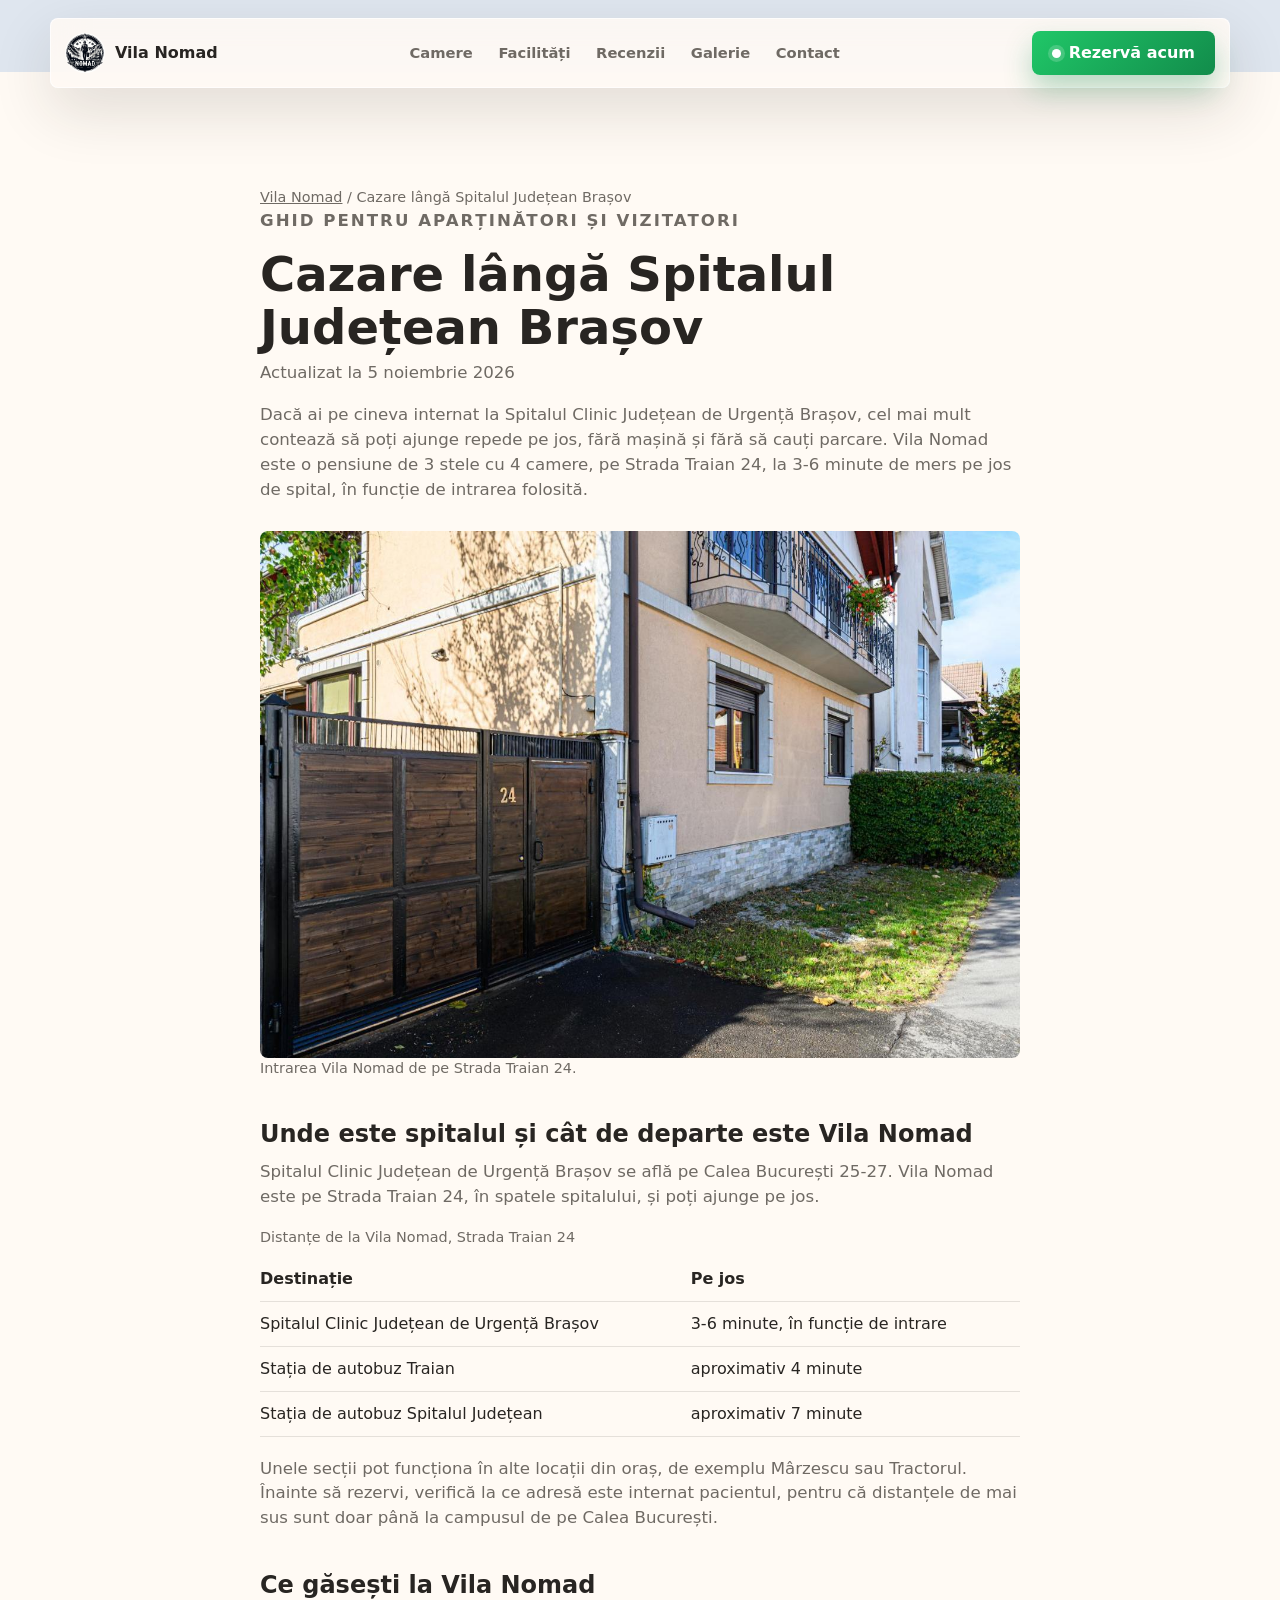
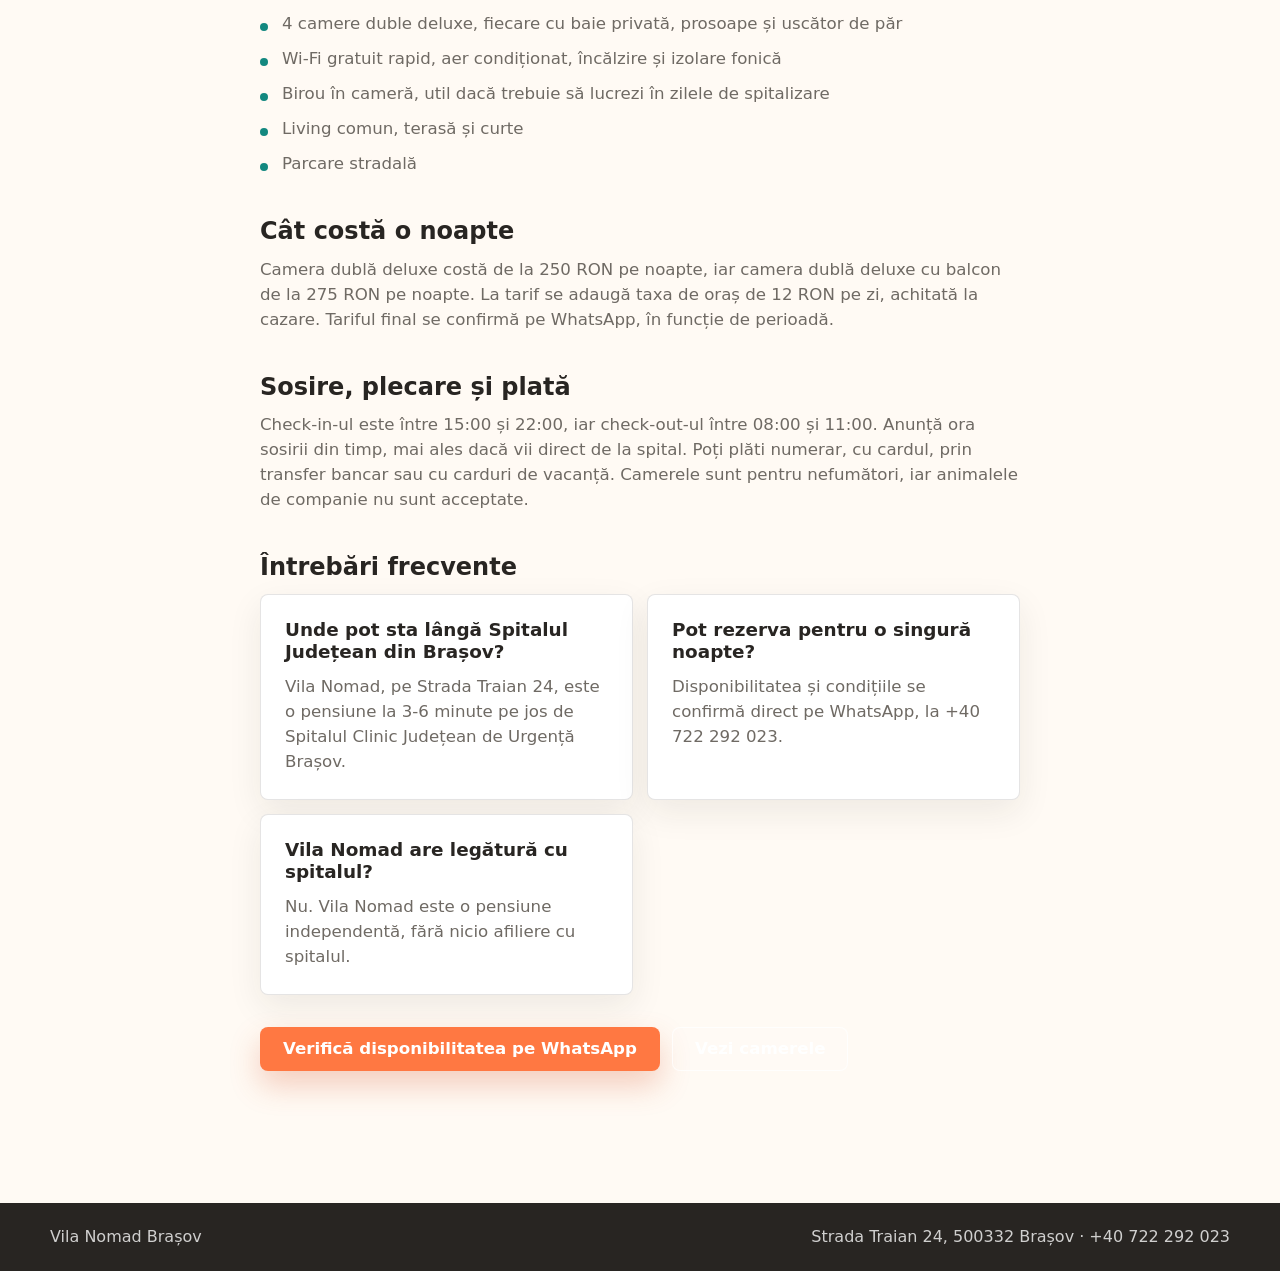
==== cazare-langa-spitalul-judetean-brasov/index.html @ b916f40a "Add hospital guide, English page and search metadata Update Booking review data, add a hospital sect" ====
<!doctype html>
<html lang="ro">
  <head>
    <meta charset="utf-8">
    <meta name="viewport" content="width=device-width, initial-scale=1">
    <title>Cazare lângă Spitalul Județean Brașov | Vila Nomad</title>
    <meta
      name="description"
      content="Ghid pentru aparținători și vizitatori: unde poți sta lângă Spitalul Județean Brașov. Vila Nomad, pensiune pe Strada Traian 24, la 3-6 minute pe jos, de la 250 RON pe noapte."
    >
    <meta name="theme-color" content="#f6f0e9">
    <link rel="canonical" href="https://www.vilanomad.ro/cazare-langa-spitalul-judetean-brasov/">
    <meta property="og:type" content="article">
    <meta property="og:url" content="https://www.vilanomad.ro/cazare-langa-spitalul-judetean-brasov/">
    <meta property="og:locale" content="ro_RO">
    <meta property="og:site_name" content="Vila Nomad">
    <meta property="og:title" content="Cazare lângă Spitalul Județean Brașov | Vila Nomad">
    <meta property="og:description" content="Pensiune pe Strada Traian 24, la 3-6 minute pe jos de Spitalul Județean Brașov.">
    <meta property="og:image" content="https://www.vilanomad.ro/assets/photos/vila-nomad-brasov-camera-dubla-cu-pat-queen-si-prosoape-pregatite-02.jpeg">
    <link rel="icon" type="image/png" sizes="32x32" href="../assets/favicon-32x32.png">
    <link rel="apple-touch-icon" sizes="180x180" href="../assets/apple-touch-icon.png">
    <link rel="stylesheet" href="../styles.css">
    <script type="application/ld+json">
      {
        "@context": "https://schema.org",
        "@graph": [
          {
            "@type": "Article",
            "headline": "Cazare lângă Spitalul Județean Brașov: ghid pentru aparținători și vizitatori",
            "inLanguage": "ro",
            "datePublished": "2026-11-05",
            "dateModified": "2026-11-05",
            "mainEntityOfPage": "https://www.vilanomad.ro/cazare-langa-spitalul-judetean-brasov/",
            "image": "https://www.vilanomad.ro/assets/photos/vila-nomad-brasov-camera-dubla-cu-pat-queen-si-prosoape-pregatite-02.jpeg",
            "author": { "@id": "https://www.vilanomad.ro/#vila-nomad-brasov" },
            "publisher": { "@id": "https://www.vilanomad.ro/#vila-nomad-brasov" },
            "about": {
              "@type": "Hospital",
              "name": "Spitalul Clinic Județean de Urgență Brașov",
              "address": "Calea București 25-27, Brașov"
            }
          },
          {
            "@type": "BreadcrumbList",
            "itemListElement": [
              { "@type": "ListItem", "position": 1, "name": "Vila Nomad", "item": "https://www.vilanomad.ro/" },
              { "@type": "ListItem", "position": 2, "name": "Cazare lângă Spitalul Județean Brașov", "item": "https://www.vilanomad.ro/cazare-langa-spitalul-judetean-brasov/" }
            ]
          }
        ]
      }
    </script>
  </head>
  <body>
    <a class="skip-link" href="#continut">Sari la conținut</a>

    <header class="site-header">
      <a class="brand" href="../" aria-label="Vila Nomad">
        <img class="brand-mark" src="../assets/icon-512.png" alt="Sigla Vila Nomad Brașov" width="40" height="40">
        <span>Vila Nomad</span>
      </a>
      <nav class="main-nav" aria-label="Navigație principală">
        <a href="../#camere">Camere</a>
        <a href="../#facilitati">Facilități</a>
        <a href="../#recenzii">Recenzii</a>
        <a href="../#galerie">Galerie</a>
        <a href="../#contact">Contact</a>
      </nav>
      <a class="nav-cta" href="https://wa.me/40722292023?text=Bun%C4%83%20ziua%2C%20a%C8%99%20dori%20s%C4%83%20verific%20disponibilitatea%20la%20Vila%20Nomad." target="_blank" rel="noreferrer">
        Rezervă acum
      </a>
    </header>

    <main id="continut" class="article-page">
      <article class="section-band">
        <div class="section-inner article-body">
          <nav class="article-crumbs" aria-label="Cale de navigare">
            <a href="../">Vila Nomad</a> / <span>Cazare lângă Spitalul Județean Brașov</span>
          </nav>
          <p class="eyebrow">Ghid pentru aparținători și vizitatori</p>
          <h1>Cazare lângă Spitalul Județean Brașov</h1>
          <p class="article-date">Actualizat la 5 noiembrie 2026</p>

          <p>
            Dacă ai pe cineva internat la Spitalul Clinic Județean de Urgență Brașov, cel mai mult contează să poți ajunge
            repede pe jos, fără mașină și fără să cauți parcare. Vila Nomad este o pensiune de 3 stele cu 4 camere, pe
            Strada Traian 24, la 3-6 minute de mers pe jos de spital, în funcție de intrarea folosită.
          </p>

          <figure>
            <img src="../assets/photos/vila-nomad-brasov-intrarea-proprietatii-de-pe-strada-traian-03.jpeg" alt="Intrarea Vila Nomad de pe Strada Traian 24, Brașov" width="2000" height="1333" loading="eager">
            <figcaption>Intrarea Vila Nomad de pe Strada Traian 24.</figcaption>
          </figure>

          <h2>Unde este spitalul și cât de departe este Vila Nomad</h2>
          <p>
            Spitalul Clinic Județean de Urgență Brașov se află pe Calea București 25-27. Vila Nomad este pe Strada Traian 24,
            în spatele spitalului, și poți ajunge pe jos.
          </p>
          <div class="article-table">
            <table>
              <caption>Distanțe de la Vila Nomad, Strada Traian 24</caption>
              <thead>
                <tr><th scope="col">Destinație</th><th scope="col">Pe jos</th></tr>
              </thead>
              <tbody>
                <tr><td>Spitalul Clinic Județean de Urgență Brașov</td><td>3-6 minute, în funcție de intrare</td></tr>
                <tr><td>Stația de autobuz Traian</td><td>aproximativ 4 minute</td></tr>
                <tr><td>Stația de autobuz Spitalul Județean</td><td>aproximativ 7 minute</td></tr>
              </tbody>
            </table>
          </div>
          <p>
            Unele secții pot funcționa în alte locații din oraș, de exemplu Mârzescu sau Tractorul. Înainte să rezervi, verifică
            la ce adresă este internat pacientul, pentru că distanțele de mai sus sunt doar până la campusul de pe Calea București.
          </p>

          <h2>Ce găsești la Vila Nomad</h2>
          <ul class="feature-list">
            <li>4 camere duble deluxe, fiecare cu baie privată, prosoape și uscător de păr</li>
            <li>Wi-Fi gratuit rapid, aer condiționat, încălzire și izolare fonică</li>
            <li>Birou în cameră, util dacă trebuie să lucrezi în zilele de spitalizare</li>
            <li>Living comun, terasă și curte</li>
            <li>Parcare stradală</li>
          </ul>

          <h2>Cât costă o noapte</h2>
          <p>
            Camera dublă deluxe costă de la 250 RON pe noapte, iar camera dublă deluxe cu balcon de la 275 RON pe noapte.
            La tarif se adaugă taxa de oraș de 12 RON pe zi, achitată la cazare. Tariful final se confirmă pe WhatsApp, în
            funcție de perioadă.
          </p>

          <h2>Sosire, plecare și plată</h2>
          <p>
            Check-in-ul este între 15:00 și 22:00, iar check-out-ul între 08:00 și 11:00. Anunță ora sosirii din timp,
            mai ales dacă vii direct de la spital. Poți plăti numerar, cu cardul, prin transfer bancar sau cu carduri de
            vacanță. Camerele sunt pentru nefumători, iar animalele de companie nu sunt acceptate.
          </p>

          <h2>Întrebări frecvente</h2>
          <div class="faq-list">
            <article>
              <h3>Unde pot sta lângă Spitalul Județean din Brașov?</h3>
              <p>Vila Nomad, pe Strada Traian 24, este o pensiune la 3-6 minute pe jos de Spitalul Clinic Județean de Urgență Brașov.</p>
            </article>
            <article>
              <h3>Pot rezerva pentru o singură noapte?</h3>
              <p>Disponibilitatea și condițiile se confirmă direct pe WhatsApp, la +40 722 292 023.</p>
            </article>
            <article>
              <h3>Vila Nomad are legătură cu spitalul?</h3>
              <p>Nu. Vila Nomad este o pensiune independentă, fără nicio afiliere cu spitalul.</p>
            </article>
          </div>

          <p class="article-cta">
            <a class="button button-primary" href="https://wa.me/40722292023?text=Bun%C4%83%20ziua%2C%20a%C8%99%20dori%20s%C4%83%20verific%20disponibilitatea%20la%20Vila%20Nomad." target="_blank" rel="noreferrer">Verifică disponibilitatea pe WhatsApp</a>
            <a class="button button-secondary" href="../#camere">Vezi camerele</a>
          </p>
        </div>
      </article>
    </main>

    <footer class="site-footer">
      <span>Vila Nomad Brașov</span>
      <span>Strada Traian 24, 500332 Brașov · +40 722 292 023</span>
    </footer>
    <script defer src="/_vercel/insights/script.js"></script>
  </body>
</html>
---- styles.css ----
:root {
  --ink: #282522;
  --muted-ink: #6f6a64;
  --paper: #fffaf4;
  --mist: #dfe6ef;
  --sand: #f6efe6;
  --clay: #d88b62;
  --orange: #ff7842;
  --orange-dark: #d85b2f;
  --teal: #13887f;
  --moss: #65745d;
  --line: rgba(40, 37, 34, 0.12);
  --shadow: 0 22px 60px rgba(44, 36, 30, 0.14);
  --max: 1180px;
}

* {
  box-sizing: border-box;
}

html {
  scroll-behavior: smooth;
  scroll-padding-top: 112px;
}

body {
  margin: 0;
  background: var(--mist);
  color: var(--ink);
  font-family: Inter, ui-sans-serif, system-ui, -apple-system, BlinkMacSystemFont, "Segoe UI", sans-serif;
  line-height: 1.5;
}

img {
  display: block;
  max-width: 100%;
  height: auto;
}

a {
  color: inherit;
}

button,
a {
  -webkit-tap-highlight-color: transparent;
}

.skip-link {
  position: fixed;
  left: 16px;
  top: 16px;
  z-index: 20;
  transform: translateY(-160%);
  background: var(--ink);
  color: #fff;
  padding: 10px 14px;
  border-radius: 8px;
}

.skip-link:focus {
  transform: translateY(0);
}

.site-header {
  position: fixed;
  top: 18px;
  left: 50%;
  z-index: 12;
  display: grid;
  width: min(calc(100% - 32px), var(--max));
  grid-template-columns: auto 1fr auto;
  align-items: center;
  gap: 24px;
  transform: translateX(-50%);
  border: 1px solid rgba(255, 255, 255, 0.7);
  border-radius: 8px;
  background: rgba(255, 250, 244, 0.88);
  box-shadow: var(--shadow);
  padding: 12px 14px;
  backdrop-filter: blur(18px);
}

.brand {
  display: inline-flex;
  align-items: center;
  gap: 10px;
  color: var(--ink);
  font-weight: 800;
  text-decoration: none;
  white-space: nowrap;
}

.brand-mark {
  display: block;
  width: 40px;
  height: 40px;
  border-radius: 50%;
  object-fit: cover;
  background: var(--paper);
}

.main-nav {
  display: flex;
  justify-content: center;
  gap: clamp(12px, 2vw, 28px);
}

.main-nav a,
.nav-cta,
.button,
.phone-link {
  text-decoration: none;
}

.main-nav a {
  color: var(--muted-ink);
  font-size: 0.92rem;
  font-weight: 700;
}

.main-nav a:hover,
.main-nav a:focus-visible {
  color: var(--ink);
}

.nav-cta,
.button {
  display: inline-flex;
  min-height: 44px;
  align-items: center;
  justify-content: center;
  gap: 8px;
  border-radius: 8px;
  font-weight: 800;
  line-height: 1;
}

.nav-cta {
  position: relative;
  overflow: hidden;
  background: linear-gradient(135deg, #20c768 0%, #128c4b 100%);
  color: #fff;
  padding: 0 20px;
  box-shadow: 0 14px 28px rgba(18, 140, 75, 0.3);
  white-space: nowrap;
}

.nav-cta::before {
  width: 9px;
  height: 9px;
  border-radius: 50%;
  background: #fff;
  box-shadow: 0 0 0 4px rgba(255, 255, 255, 0.18);
  content: "";
}

.hero {
  position: relative;
  display: grid;
  min-height: 94vh;
  overflow: hidden;
  padding: 150px max(24px, calc((100vw - var(--max)) / 2)) 34px;
  isolation: isolate;
}

.hero::before,
.hero::after {
  position: absolute;
  z-index: -1;
  border-radius: 50%;
  content: "";
}

.hero::before {
  width: 420px;
  height: 420px;
  right: 9vw;
  top: -90px;
  background: rgba(255, 120, 66, 0.62);
}

.hero::after {
  width: 520px;
  height: 520px;
  left: -180px;
  bottom: -210px;
  background: rgba(19, 136, 127, 0.24);
}

.hero-media {
  position: absolute;
  inset: 0;
  z-index: -3;
  background-image: url("assets/photos/vila-nomad-brasov-camera-dubla-cu-pat-queen-si-prosoape-pregatite-02.jpeg");
  background-position: center;
  background-size: cover;
  transform: scale(1.02);
}

.hero-overlay {
  position: absolute;
  inset: 0;
  z-index: -2;
  background:
    linear-gradient(90deg, rgba(23, 20, 18, 0.76) 0%, rgba(23, 20, 18, 0.54) 42%, rgba(23, 20, 18, 0.16) 100%),
    linear-gradient(0deg, rgba(223, 230, 239, 0.98) 0%, rgba(223, 230, 239, 0.02) 34%);
}

.hero-content {
  align-self: center;
  max-width: 680px;
  color: #fff;
}

.eyebrow {
  margin: 0 0 14px;
  color: var(--teal);
  font-size: 0.78rem;
  font-weight: 900;
  letter-spacing: 0.12em;
  text-transform: uppercase;
}

.hero .eyebrow {
  color: #8ee6dc;
}

h1,
h2,
h3,
p {
  margin-top: 0;
}

h1 {
  max-width: 780px;
  margin-bottom: 18px;
  font-size: clamp(4.2rem, 11vw, 9.6rem);
  line-height: 0.9;
  letter-spacing: 0;
}

h2 {
  margin-bottom: 18px;
  font-size: clamp(2rem, 4vw, 4rem);
  line-height: 1;
  letter-spacing: 0;
}

h3 {
  margin-bottom: 12px;
  font-size: 1.15rem;
  line-height: 1.2;
  letter-spacing: 0;
}

.hero-copy {
  max-width: 560px;
  color: rgba(255, 255, 255, 0.88);
  font-size: clamp(1.1rem, 2vw, 1.45rem);
}

.hero-actions {
  display: flex;
  flex-wrap: wrap;
  gap: 14px;
  margin-top: 30px;
}

.button {
  border: 1px solid transparent;
  padding: 0 22px;
  transition: transform 160ms ease, box-shadow 160ms ease, background 160ms ease;
}

.button:hover,
.button:focus-visible,
.nav-cta:hover,
.nav-cta:focus-visible {
  transform: translateY(-2px);
}

.button-primary {
  background: var(--orange);
  color: #fff;
  box-shadow: 0 14px 30px rgba(216, 91, 47, 0.28);
}

.button-primary:hover,
.button-primary:focus-visible {
  background: var(--orange-dark);
}

.button-secondary {
  border-color: rgba(255, 255, 255, 0.72);
  background: rgba(255, 255, 255, 0.12);
  color: #fff;
}

.button-pay {
  background: linear-gradient(135deg, #635bff 0%, #4f46e5 100%);
  color: #fff;
  box-shadow: 0 14px 30px rgba(79, 70, 229, 0.32);
}

.button-pay:hover,
.button-pay:focus-visible {
  background: linear-gradient(135deg, #4f46e5 0%, #3d35cf 100%);
  transform: translateY(-1px);
}

.contact-button {
  display: inline-flex;
  align-items: center;
  gap: 10px;
  justify-content: center;
  align-self: flex-start;
}

.button-whatsapp {
  background: #25d366;
  color: #fff;
  box-shadow: 0 14px 30px rgba(37, 211, 102, 0.32);
}

.button-whatsapp:hover,
.button-whatsapp:focus-visible {
  background: #1ebe57;
}

.contact-button.button-pay {
  background: rgba(255, 255, 255, 0.96);
  color: var(--ink);
  border: 1px solid rgba(255, 255, 255, 0.7);
  box-shadow: 0 10px 22px rgba(0, 0, 0, 0.18);
}

.contact-button.button-pay:hover,
.contact-button.button-pay:focus-visible {
  background: #fff;
  color: var(--ink);
  border-color: #fff;
  box-shadow: 0 16px 28px rgba(0, 0, 0, 0.22);
}

.contact-button svg {
  flex-shrink: 0;
}

.rule-cta {
  margin-top: 12px;
  margin-bottom: 0;
}

.rule-cta a {
  color: var(--orange-dark);
  font-weight: 800;
  text-decoration: none;
  border-bottom: 2px solid rgba(216, 91, 47, 0.3);
  padding-bottom: 1px;
  transition: border-color 0.18s ease, color 0.18s ease;
}

.rule-cta a:hover {
  color: var(--orange);
  border-bottom-color: var(--orange);
}

.muted .button-secondary,
.location-layout .button-secondary {
  border-color: var(--line);
  background: #fff;
  color: var(--ink);
  box-shadow: 0 10px 26px rgba(34, 31, 28, 0.08);
}

.hero-facts {
  display: grid;
  grid-template-columns: repeat(4, 1fr);
  align-self: end;
  gap: 14px;
  margin-top: 72px;
  padding: 12px;
  border: 1px solid rgba(255, 255, 255, 0.64);
  border-radius: 8px;
  background:
    linear-gradient(135deg, rgba(255, 250, 244, 0.86), rgba(255, 255, 255, 0.6)),
    rgba(255, 255, 255, 0.28);
  box-shadow: 0 24px 70px rgba(24, 20, 17, 0.24);
  backdrop-filter: blur(20px);
}

.hero-facts > div {
  position: relative;
  display: grid;
  align-content: center;
  justify-items: center;
  gap: 8px;
  min-height: 126px;
  overflow: hidden;
  border: 1px solid rgba(40, 37, 34, 0.09);
  border-radius: 8px;
  background:
    radial-gradient(circle at 88% 12%, rgba(19, 136, 127, 0.14), transparent 34%),
    linear-gradient(180deg, #fffaf4 0%, #f5eee6 100%);
  padding: 20px;
  box-shadow: 0 14px 32px rgba(44, 36, 30, 0.1);
  text-align: center;
}

.hero-facts > div::after {
  position: absolute;
  left: 50%;
  bottom: 18px;
  width: 34px;
  height: 3px;
  transform: translateX(-50%);
  border-radius: 999px;
  background: var(--orange);
  content: "";
}

.hero-facts strong {
  display: block;
  margin-bottom: 8px;
  color: var(--ink);
  font-size: clamp(2rem, 4vw, 3.15rem);
  font-weight: 950;
  line-height: 1;
  text-align: center;
  width: 100%;
}

.hero-facts span {
  color: var(--muted-ink);
  font-size: 0.94rem;
  font-weight: 700;
  text-align: center;
}

.hero-facts .fact-label {
  display: inline-flex;
  margin-bottom: 12px;
  border-radius: 999px;
  background: rgba(19, 136, 127, 0.12);
  color: var(--teal);
  padding: 5px 9px;
  font-size: 0.72rem;
  font-weight: 900;
  letter-spacing: 0.08em;
  text-transform: uppercase;
  justify-self: center;
}

.hero-facts .booking-review {
  background:
    radial-gradient(circle at 88% 12%, rgba(0, 113, 194, 0.12), transparent 34%),
    linear-gradient(180deg, #fffaf4 0%, #f5eee6 100%);
}

.hero-facts .booking-label {
  display: flex;
  align-items: center;
  justify-content: center;
  flex-wrap: wrap;
  gap: 8px 10px;
  background: rgba(0, 59, 149, 0.08);
  color: #003b95;
}

.hero-facts .booking-wordmark {
  color: #003b95;
  font-size: 0.72rem;
  font-weight: 950;
  letter-spacing: 0;
}

.hero-facts .booking-stars {
  color: #febb02;
  font-size: 0.86rem;
  letter-spacing: 0.08em;
  white-space: nowrap;
}

.section-band {
  background: var(--paper);
  padding: clamp(72px, 9vw, 124px) 24px;
}

.section-band.muted {
  background: var(--sand);
}

.section-inner {
  width: min(100%, var(--max));
  margin: 0 auto;
}

.intro-grid,
.location-layout,
.reviews-layout,
.contact-layout,
.rules-layout {
  display: grid;
  grid-template-columns: minmax(0, 0.95fr) minmax(320px, 1.05fr);
  gap: clamp(36px, 7vw, 86px);
  align-items: center;
}

.section-copy p,
.section-heading p,
.reviews-layout p,
.rules-layout p,
.contact-layout p,
.room-card-body p {
  color: var(--muted-ink);
  font-size: 1.04rem;
}

.compact-list {
  display: grid;
  gap: 10px;
  margin-top: 28px;
}

.compact-list span {
  border-left: 4px solid var(--orange);
  background: rgba(216, 139, 98, 0.1);
  padding: 10px 14px;
  font-weight: 750;
}

.photo-stack {
  display: grid;
  grid-template-columns: 1fr 0.72fr;
  gap: 16px;
  align-items: end;
}

.photo-stack img {
  width: 100%;
  min-height: 180px;
  border-radius: 8px;
  box-shadow: var(--shadow);
  object-fit: cover;
}

.photo-stack img:first-child {
  grid-row: span 2;
  min-height: 540px;
}

.photo-stack img:nth-child(2) {
  aspect-ratio: 1;
}

.photo-stack img:nth-child(3) {
  aspect-ratio: 1.25;
}

.section-heading {
  max-width: 760px;
  margin-bottom: 38px;
}

.info-panel,
.amenity-grid article,
.rule-list article,
.faq-list article {
  border: 1px solid var(--line);
  border-radius: 8px;
  background: #fff;
  box-shadow: 0 12px 34px rgba(44, 36, 30, 0.08);
}

.room-block {
  display: grid;
  grid-template-columns: minmax(0, 1.25fr) minmax(280px, 0.9fr);
  gap: clamp(24px, 4vw, 48px);
  align-items: stretch;
  margin-bottom: clamp(40px, 6vw, 72px);
}

.room-block-reversed {
  grid-template-columns: minmax(280px, 0.9fr) minmax(0, 1.25fr);
}

.room-block-reversed .room-block-gallery {
  order: 2;
}

.room-block-gallery {
  display: flex;
  flex-direction: column;
  min-width: 0;
  gap: 16px;
}

.room-block-gallery-top {
  display: flex;
  flex-wrap: wrap;
  align-items: center;
  justify-content: space-between;
  gap: 14px;
}

.room-meta-pills {
  display: inline-flex;
  flex-wrap: wrap;
  gap: 8px;
}

.meta-pill {
  display: inline-flex;
  align-items: center;
  gap: 6px;
  border-radius: 999px;
  background: rgba(40, 37, 34, 0.06);
  color: var(--ink);
  padding: 8px 14px;
  font-size: 0.86rem;
  font-weight: 750;
  letter-spacing: 0.01em;
}

.meta-pill-accent {
  background: linear-gradient(135deg, var(--ink) 0%, #3b342d 100%);
  color: #fff;
  box-shadow: 0 10px 22px rgba(40, 37, 34, 0.18);
}

.room-block-track {
  position: relative;
  display: flex;
  gap: 12px;
  overflow-x: auto;
  overscroll-behavior-inline: contain;
  padding: 4px 2px 14px;
  scroll-behavior: smooth;
  scroll-snap-type: x mandatory;
  scrollbar-width: none;
  border-radius: 22px;
  -webkit-mask-image: linear-gradient(90deg, transparent 0, #000 28px, #000 calc(100% - 28px), transparent 100%);
  mask-image: linear-gradient(90deg, transparent 0, #000 28px, #000 calc(100% - 28px), transparent 100%);
}

.room-block-track::-webkit-scrollbar {
  display: none;
}

.room-block-track figure {
  flex: 0 0 100%;
  margin: 0;
  overflow: hidden;
  border-radius: 18px;
  background: #eee;
  scroll-snap-align: center;
  box-shadow: 0 20px 44px rgba(44, 36, 30, 0.12);
  transition: box-shadow 0.22s ease;
}

.room-block-track figure img {
  display: block;
  width: 100%;
  height: clamp(280px, 42vw, 460px);
  object-fit: cover;
  transition: transform 0.4s ease;
}

.room-block-track figure:hover img {
  transform: scale(1.03);
}

.room-block-info {
  display: flex;
  flex-direction: column;
  gap: 16px;
  border: 1px solid rgba(40, 37, 34, 0.08);
  border-radius: 22px;
  background: linear-gradient(180deg, #ffffff 0%, #fbf6ee 100%);
  box-shadow: 0 20px 44px rgba(44, 36, 30, 0.08);
  padding: clamp(22px, 3vw, 32px);
}

.room-header {
  display: flex;
  align-items: flex-start;
  justify-content: space-between;
  gap: 16px;
  flex-wrap: wrap;
}

.room-block-info h3 {
  margin: 0;
  font-size: clamp(1.5rem, 2.5vw, 2rem);
  line-height: 1.18;
}

.room-price {
  display: inline-flex;
  align-items: baseline;
  gap: 6px;
  border-radius: 14px;
  background: linear-gradient(135deg, rgba(19, 136, 127, 0.12) 0%, rgba(216, 139, 98, 0.12) 100%);
  border: 1px solid rgba(19, 136, 127, 0.22);
  padding: 8px 14px;
  white-space: nowrap;
}

.room-price strong {
  color: var(--ink);
  font-size: 1.3rem;
  font-weight: 900;
  letter-spacing: -0.01em;
}

.room-price-label,
.room-price-unit {
  color: var(--muted-ink);
  font-size: 0.78rem;
  font-weight: 700;
  letter-spacing: 0.02em;
  text-transform: uppercase;
}

.room-price-label {
  margin-right: 2px;
}

.room-tax-note {
  margin: -4px 0 0;
  color: var(--muted-ink);
  font-size: 0.84rem;
  font-weight: 700;
  letter-spacing: 0.01em;
}

.room-block-info p {
  margin: 0;
  color: var(--muted-ink);
  font-size: 1.02rem;
}

.room-block-info .feature-list {
  margin-top: 4px;
}

.room-block-info .button {
  margin-top: auto;
}

.info-panel-shared {
  display: grid;
  grid-template-columns: minmax(0, 1fr) minmax(280px, 0.9fr);
  gap: clamp(24px, 4vw, 48px);
  padding: clamp(24px, 3.5vw, 40px);
  align-items: start;
  margin-top: clamp(16px, 3vw, 36px);
}

.info-panel-shared > div:first-child h3 {
  margin: 0 0 10px;
  font-size: clamp(1.4rem, 2.2vw, 1.8rem);
}

.info-panel-shared > div:first-child p {
  margin: 0;
  color: var(--muted-ink);
}

.info-panel-shared .info-rows {
  margin-bottom: 0;
  grid-template-columns: repeat(2, minmax(0, 1fr));
  display: grid;
  gap: 16px;
}

.info-panel-shared .info-rows div {
  border-bottom: 1px solid var(--line);
  padding-bottom: 12px;
}

.room-card-body,
.info-panel {
  padding: clamp(24px, 4vw, 42px);
}

.room-title-row {
  display: flex;
  align-items: center;
  justify-content: space-between;
  gap: 16px;
  margin-bottom: 10px;
}

.room-title-row span {
  border-radius: 999px;
  background: rgba(19, 136, 127, 0.12);
  color: var(--teal);
  padding: 7px 12px;
  font-weight: 850;
  white-space: nowrap;
}

.feature-list,
.amenity-grid ul {
  display: grid;
  gap: 10px;
  margin: 0;
  padding: 0;
  list-style: none;
}

.feature-list li,
.amenity-grid li {
  position: relative;
  padding-left: 22px;
  color: var(--muted-ink);
}

.feature-list li::before,
.amenity-grid li::before {
  position: absolute;
  left: 0;
  top: 0.65em;
  width: 8px;
  height: 8px;
  border-radius: 50%;
  background: var(--teal);
  content: "";
}

.info-panel {
  display: flex;
  flex-direction: column;
}

.info-rows {
  display: grid;
  gap: 18px;
  margin-bottom: 26px;
}

.info-rows div {
  border-bottom: 1px solid var(--line);
  padding-bottom: 16px;
}

.info-rows span {
  display: block;
  margin-bottom: 5px;
  color: var(--muted-ink);
  font-size: 0.9rem;
  font-weight: 750;
}

.info-rows strong {
  display: block;
  line-height: 1.25;
}

.full-width {
  width: 100%;
  margin-top: auto;
}

.amenity-grid {
  display: grid;
  grid-template-columns: repeat(4, 1fr);
  gap: 18px;
}

.amenity-grid article {
  padding: 26px;
}

.reviews-band {
  background:
    radial-gradient(circle at 85% 8%, rgba(255, 120, 66, 0.2), transparent 28%),
    linear-gradient(135deg, #fffaf4 0%, #e8eff6 100%);
}

.score-board {
  display: grid;
  grid-template-columns: repeat(2, 1fr);
  gap: 12px;
}

.score-board div,
.distance-grid div {
  display: grid;
  place-items: center;
  align-content: center;
  gap: 10px;
  border: 1px solid var(--line);
  border-radius: 8px;
  background: rgba(255, 255, 255, 0.78);
  padding: 20px;
  box-shadow: 0 12px 30px rgba(44, 36, 30, 0.08);
  text-align: center;
}

.score-board span,
.distance-grid span {
  display: block;
  color: var(--muted-ink);
  font-weight: 750;
  text-align: center;
}

.score-board strong,
.distance-grid strong {
  display: block;
  color: var(--ink);
  font-size: 2rem;
  line-height: 1;
  text-align: center;
}

.guest-reviews {
  margin-top: 56px;
}

.guest-reviews-top {
  display: flex;
  align-items: end;
  justify-content: space-between;
  gap: 24px;
  margin-bottom: 28px;
}

.guest-reviews-top h3 {
  margin-bottom: 10px;
  font-size: clamp(1.7rem, 3vw, 2.7rem);
}

.guest-reviews-top p:last-child {
  margin-bottom: 0;
  color: var(--muted-ink);
}

.review-controls {
  display: flex;
  gap: 10px;
}

.review-nav {
  position: relative;
  display: grid;
  width: 48px;
  height: 48px;
  place-items: center;
  border: 1px solid var(--line);
  border-radius: 999px;
  background: #fff;
  color: var(--ink);
  cursor: pointer;
  font-size: 1.55rem;
  font-weight: 700;
  line-height: 1;
  transition:
    transform 0.18s ease,
    box-shadow 0.18s ease,
    background 0.18s ease,
    color 0.18s ease,
    border-color 0.18s ease;
  box-shadow: 0 10px 24px rgba(44, 36, 30, 0.08);
}

.review-nav:hover {
  background: var(--ink);
  color: #fff;
  border-color: var(--ink);
  transform: translateY(-2px);
  box-shadow: 0 16px 32px rgba(44, 36, 30, 0.18);
}

.review-nav:active {
  transform: translateY(0);
  box-shadow: 0 6px 14px rgba(44, 36, 30, 0.16);
}

.review-nav:focus-visible {
  outline: 2px solid var(--orange);
  outline-offset: 3px;
}

.guest-reviews-track,
.rooms-track {
  position: relative;
  -webkit-mask-image: linear-gradient(90deg, transparent 0, #000 32px, #000 calc(100% - 32px), transparent 100%);
  mask-image: linear-gradient(90deg, transparent 0, #000 32px, #000 calc(100% - 32px), transparent 100%);
}

.guest-reviews-track {
  display: flex;
  gap: 18px;
  overflow-x: auto;
  overscroll-behavior-inline: contain;
  padding: 8px 2px 22px;
  scroll-behavior: smooth;
  scroll-snap-type: x mandatory;
  scrollbar-width: none;
}

.guest-reviews-track::-webkit-scrollbar {
  display: none;
}

.guest-review-card {
  position: relative;
  display: flex;
  flex: 0 0 clamp(260px, 24vw, 320px);
  flex-direction: column;
  min-height: 300px;
  border: 1px solid rgba(40, 37, 34, 0.08);
  border-radius: 22px;
  background: linear-gradient(160deg, #ffffff 0%, #fdfaf5 100%);
  box-shadow: 0 20px 44px rgba(44, 36, 30, 0.08);
  padding: 26px 26px 24px;
  scroll-snap-align: start;
  transition:
    transform 0.22s ease,
    box-shadow 0.22s ease,
    border-color 0.22s ease;
}

.guest-review-card:hover {
  transform: translateY(-4px);
  box-shadow: 0 28px 54px rgba(44, 36, 30, 0.14);
  border-color: rgba(19, 136, 127, 0.28);
}

.guest-review-card::before {
  position: absolute;
  top: 18px;
  right: 24px;
  color: rgba(19, 136, 127, 0.16);
  font-family: Georgia, "Times New Roman", serif;
  font-size: 4.2rem;
  font-weight: 700;
  line-height: 1;
  content: "\201C";
}

.review-card-head {
  display: flex;
  align-items: center;
  justify-content: space-between;
  gap: 16px;
  margin-bottom: 18px;
}

.review-card-head > div:first-child {
  display: flex;
  align-items: center;
  gap: 12px;
  min-width: 0;
}

.review-avatar {
  display: grid;
  width: 44px;
  height: 44px;
  flex-shrink: 0;
  place-items: center;
  border-radius: 50%;
  background: linear-gradient(135deg, var(--orange) 0%, var(--clay) 100%);
  color: #fff;
  font-size: 1.15rem;
  font-weight: 850;
  letter-spacing: 0.02em;
}

.review-card-head .review-meta {
  display: flex;
  flex-direction: column;
  min-width: 0;
}

.review-card-head strong,
.review-card-head .review-meta span {
  display: block;
}

.review-card-head strong {
  color: var(--ink);
  font-size: 1.04rem;
  font-weight: 800;
  line-height: 1.2;
}

.review-card-head .review-meta span {
  color: var(--muted-ink);
  font-size: 0.86rem;
  font-weight: 600;
}

.review-card-head .review-score {
  display: grid;
  min-width: 52px;
  height: 36px;
  align-self: flex-start;
  place-items: center;
  border-radius: 999px;
  background: linear-gradient(135deg, #13887f 0%, #0f6f67 100%);
  color: #fff;
  font-size: 0.98rem;
  font-weight: 900;
  letter-spacing: 0.01em;
  box-shadow: 0 8px 18px rgba(19, 136, 127, 0.32);
  padding: 0 12px;
}

.review-stay,
.review-date {
  margin-bottom: 6px;
  color: var(--muted-ink);
  font-size: 0.86rem;
  font-weight: 650;
}

.review-stay {
  display: inline-block;
  border-radius: 999px;
  background: rgba(216, 139, 98, 0.12);
  color: var(--clay);
  padding: 4px 12px;
  font-weight: 750;
}

.review-date {
  margin-top: 6px;
  margin-bottom: 12px;
}

.guest-review-card blockquote {
  margin: 6px 0 0;
  color: var(--ink);
  font-size: 1.02rem;
  font-weight: 600;
  line-height: 1.55;
}

.owner-response {
  margin: 18px 0 0;
  border-top: 1px solid var(--line);
  background: rgba(19, 136, 127, 0.06);
  border-radius: 0 0 14px 14px;
  color: var(--muted-ink);
  padding: 14px 4px 0;
  font-size: 0.92rem;
}

.owner-response strong {
  color: var(--teal);
  font-weight: 800;
}

.carousel-dots {
  display: flex;
  justify-content: center;
  gap: 8px;
  margin-top: 18px;
}

.carousel-dot {
  width: 8px;
  height: 8px;
  border-radius: 50%;
  background: rgba(40, 37, 34, 0.18);
  cursor: pointer;
  border: none;
  padding: 0;
  transition: background 0.18s ease, transform 0.18s ease, width 0.18s ease;
}

.carousel-dot.is-active {
  width: 24px;
  border-radius: 999px;
  background: var(--teal);
}

.distance-grid {
  display: grid;
  grid-template-columns: repeat(2, 1fr);
  gap: 14px;
}

.distance-grid div {
  min-height: 126px;
}

.distance-grid strong {
  margin-bottom: 8px;
  color: var(--orange-dark);
}

.rules-layout {
  align-items: start;
}

.rule-list {
  display: grid;
  gap: 14px;
}

.rule-list article,
.faq-list article {
  padding: 24px;
}

.rule-list p,
.faq-list p {
  margin-bottom: 0;
  color: var(--muted-ink);
}

.faq-list {
  display: grid;
  grid-template-columns: repeat(2, 1fr);
  gap: 14px;
}

.gallery-band {
  background: #f8fbfd;
}

.gallery-heading {
  display: grid;
  max-width: none;
  grid-template-columns: minmax(0, 0.8fr) minmax(280px, 0.42fr);
  gap: 36px;
  align-items: end;
}

.gallery-grid {
  display: grid;
  grid-template-columns: repeat(6, 1fr);
  gap: 10px;
}

.gallery-item {
  position: relative;
  width: 100%;
  aspect-ratio: 1;
  overflow: hidden;
  border: 0;
  border-radius: 8px;
  background: #d9d4ce;
  cursor: pointer;
}

.gallery-item:nth-child(10n + 1),
.gallery-item:nth-child(10n + 6) {
  grid-column: span 2;
  grid-row: span 2;
}

.gallery-item img {
  width: 100%;
  height: 100%;
  object-fit: cover;
  transition: transform 220ms ease, filter 220ms ease;
}

.gallery-item:hover img,
.gallery-item:focus-visible img {
  filter: saturate(1.08);
  transform: scale(1.05);
}

.gallery-item span {
  position: absolute;
  left: 10px;
  bottom: 10px;
  border-radius: 999px;
  background: rgba(24, 22, 20, 0.72);
  color: #fff;
  padding: 5px 8px;
  font-size: 0.75rem;
  font-weight: 800;
}

.contact-band {
  background:
    linear-gradient(90deg, rgba(40, 37, 34, 0.8), rgba(40, 37, 34, 0.56)),
    url("assets/photos/vila-nomad-brasov-colt-de-relaxare-cu-fotolii-si-plante-01.jpeg") center / cover;
  color: #fff;
}

.contact-layout p,
.contact-layout .eyebrow {
  color: rgba(255, 255, 255, 0.82);
}

.contact-layout .eyebrow {
  color: #8ee6dc;
}

.contact-actions {
  display: grid;
  justify-items: start;
  gap: 18px;
  border: 1px solid rgba(255, 255, 255, 0.26);
  border-radius: 16px;
  background: rgba(255, 255, 255, 0.1);
  padding: clamp(24px, 5vw, 42px);
  backdrop-filter: blur(12px);
  width: 100%;
}

.contact-cta-row {
  display: flex;
  flex-direction: column;
  align-items: flex-start;
  gap: 10px;
}

.phone-link {
  color: #fff;
  font-size: clamp(1.5rem, 3vw, 2.5rem);
  font-weight: 900;
}

.site-footer {
  display: flex;
  justify-content: space-between;
  gap: 16px;
  background: var(--ink);
  color: rgba(255, 255, 255, 0.78);
  padding: 22px max(24px, calc((100vw - var(--max)) / 2));
}

.floating-whatsapp {
  position: fixed;
  right: 22px;
  bottom: 22px;
  z-index: 10;
  display: grid;
  width: 60px;
  height: 60px;
  place-items: center;
  border-radius: 50%;
  background: #25d366;
  color: #fff;
  box-shadow:
    0 18px 36px rgba(37, 211, 102, 0.42),
    0 4px 10px rgba(37, 211, 102, 0.28);
  text-decoration: none;
  transition:
    opacity 200ms ease,
    transform 220ms ease,
    box-shadow 220ms ease,
    background 220ms ease;
}

.floating-whatsapp:hover {
  background: #1ebe57;
  transform: translateY(-3px) scale(1.04);
  box-shadow:
    0 24px 44px rgba(37, 211, 102, 0.5),
    0 6px 14px rgba(37, 211, 102, 0.32);
}

.floating-whatsapp:focus-visible {
  outline: 3px solid rgba(37, 211, 102, 0.5);
  outline-offset: 4px;
}

.floating-whatsapp svg {
  display: block;
}

.sr-only {
  position: absolute;
  width: 1px;
  height: 1px;
  margin: -1px;
  overflow: hidden;
  clip: rect(0, 0, 0, 0);
  white-space: nowrap;
  border: 0;
  padding: 0;
}

.is-gallery-active .floating-whatsapp,
.is-lightbox-open .floating-whatsapp {
  opacity: 0;
  pointer-events: none;
  transform: translateY(14px);
}

.lightbox {
  width: min(1100px, calc(100vw - 28px));
  max-width: none;
  border: 0;
  border-radius: 8px;
  background: #151311;
  color: #fff;
  padding: 0;
}

.lightbox::backdrop {
  background: rgba(8, 7, 6, 0.82);
  backdrop-filter: blur(5px);
}

.lightbox-bar {
  display: flex;
  align-items: center;
  justify-content: space-between;
  gap: 16px;
  border-bottom: 1px solid rgba(255, 255, 255, 0.12);
  padding: 14px 16px;
}

.lightbox-bar h2 {
  margin: 0;
  font-size: 1rem;
}

.icon-button {
  display: grid;
  width: 44px;
  height: 44px;
  place-items: center;
  border: 1px solid rgba(255, 255, 255, 0.18);
  border-radius: 8px;
  background: rgba(255, 255, 255, 0.08);
  color: #fff;
  cursor: pointer;
  font-size: 1.8rem;
  line-height: 1;
}

.lightbox-frame {
  display: grid;
  grid-template-columns: 54px 1fr 54px;
  gap: 12px;
  align-items: center;
  padding: 14px;
}

.lightbox-frame img {
  width: 100%;
  max-height: 76vh;
  border-radius: 8px;
  object-fit: contain;
}

.lightbox #lightboxCaption {
  margin: 0;
  padding: 0 18px 18px;
  color: rgba(255, 255, 255, 0.76);
  text-align: center;
}

@media (max-width: 980px) {
  .site-header {
    grid-template-columns: 1fr auto;
  }

  .main-nav {
    display: none;
  }

  .guest-reviews-top {
    align-items: start;
    flex-direction: column;
  }

  .hero-facts,
  .amenity-grid,
  .faq-list {
    grid-template-columns: repeat(2, 1fr);
  }

  .gallery-grid {
    grid-template-columns: repeat(3, 1fr);
  }

  .intro-grid,
  .location-layout,
  .reviews-layout,
  .contact-layout,
  .rules-layout,
  .room-block,
  .room-block-reversed,
  .info-panel-shared,
  .gallery-heading {
    grid-template-columns: 1fr;
  }

  .room-block-reversed .room-block-gallery {
    order: 0;
  }

  .room-block-gallery-top {
    align-items: stretch;
    flex-direction: column;
  }

  .photo-stack img:first-child {
    min-height: 380px;
  }
}

@media (max-width: 640px) {
  .site-header {
    top: 10px;
    width: calc(100% - 20px);
    padding: 10px;
  }

  .brand span:last-child {
    display: none;
  }

  .nav-cta {
    padding: 0 14px;
    font-size: 0.94rem;
  }

  .hero {
    min-height: 100svh;
    padding: 118px 18px 24px;
  }

  h1 {
    font-size: clamp(3.2rem, 16vw, 4.2rem);
  }

  .hero-overlay {
    background:
      linear-gradient(90deg, rgba(23, 20, 18, 0.84), rgba(23, 20, 18, 0.42)),
      linear-gradient(0deg, rgba(223, 230, 239, 0.98) 0%, rgba(223, 230, 239, 0.02) 30%);
  }

  .hero-actions,
  .site-footer {
    flex-direction: column;
  }

  .button,
  .hero-actions .button {
    width: 100%;
  }

  .hero-facts,
  .amenity-grid,
  .score-board,
  .distance-grid,
  .faq-list {
    grid-template-columns: 1fr;
  }

  .hero-facts {
    margin-top: 44px;
    gap: 10px;
    padding: 10px;
  }

  .hero-facts div {
    min-height: 132px;
    padding: 18px 16px 30px;
  }

  .hero-facts strong {
    font-size: 2rem;
  }

  .hero-facts .fact-label {
    margin-bottom: 8px;
  }

  .section-band {
    padding: 64px 18px;
  }

  .guest-reviews {
    margin-top: 34px;
  }

  .guest-review-card {
    flex-basis: min(86vw, 360px);
    min-height: 390px;
    padding: 20px;
  }

  .photo-stack {
    grid-template-columns: 1fr;
  }

  .photo-stack img,
  .photo-stack img:first-child {
    min-height: 240px;
    aspect-ratio: 1.2;
  }

  .gallery-grid {
    grid-template-columns: repeat(2, 1fr);
    gap: 8px;
  }

  .gallery-item:nth-child(n) {
    grid-column: span 1;
    grid-row: span 1;
  }

  .gallery-item:nth-child(7n + 1) {
    grid-column: span 2;
    aspect-ratio: 1.6;
  }

  .lightbox {
    width: calc(100vw - 20px);
    max-height: calc(100svh - 20px);
  }

  .lightbox-frame {
    position: relative;
    display: block;
    padding: 10px;
  }

  .lightbox-nav {
    position: absolute;
    top: 50%;
    z-index: 1;
    display: grid;
    width: 40px;
    height: 40px;
    transform: translateY(-50%);
    background: rgba(21, 19, 17, 0.72);
    backdrop-filter: blur(10px);
  }

  #prevPhoto {
    left: 18px;
  }

  #nextPhoto {
    right: 18px;
  }

  .lightbox-frame img {
    max-height: calc(100svh - 160px);
  }

  .floating-whatsapp {
    display: none;
  }
}

.article-page {
  padding-top: 72px;
}

.article-body {
  width: min(100%, 760px);
}

.article-body h1 {
  margin: 0 0 8px;
  font-size: clamp(2rem, 5vw, 3rem);
  line-height: 1.1;
}

.article-body h2 {
  margin: 40px 0 12px;
  font-size: 1.5rem;
  line-height: 1.2;
}

.article-body p,
.article-body li {
  color: var(--muted-ink);
  font-size: 1.04rem;
}

.article-body figure {
  margin: 28px 0;
}

.article-body figure img {
  width: 100%;
  height: auto;
  border-radius: 8px;
}

.article-body figcaption,
.article-date,
.article-crumbs {
  color: var(--muted-ink);
  font-size: 0.9rem;
}

.article-table {
  overflow-x: auto;
}

.article-table table {
  width: 100%;
  border-collapse: collapse;
}

.article-table caption {
  margin-bottom: 8px;
  color: var(--muted-ink);
  font-size: 0.9rem;
  text-align: left;
}

.article-table th,
.article-table td {
  padding: 10px 12px 10px 0;
  border-bottom: 1px solid var(--line);
  text-align: left;
}

.article-cta {
  display: flex;
  flex-wrap: wrap;
  gap: 12px;
  margin-top: 32px;
}

.article-table + p {
  margin-top: 20px;
}
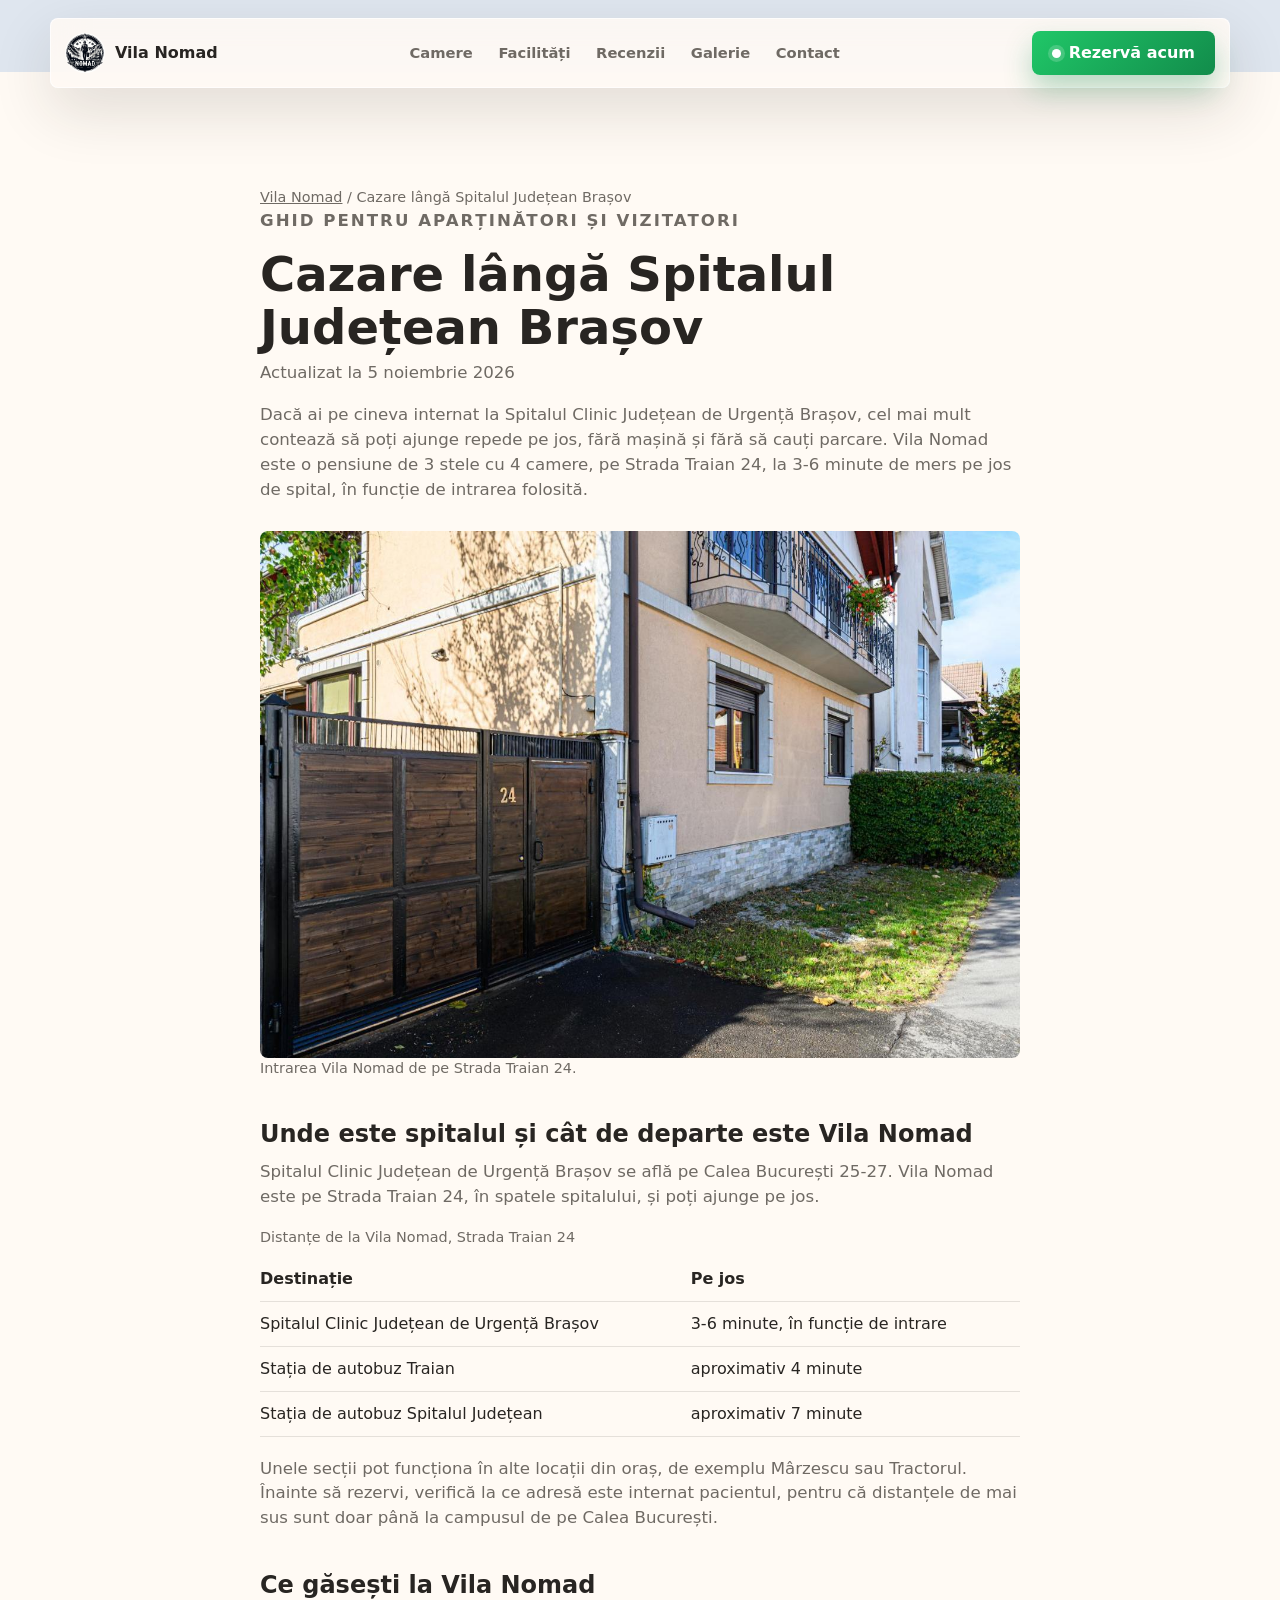
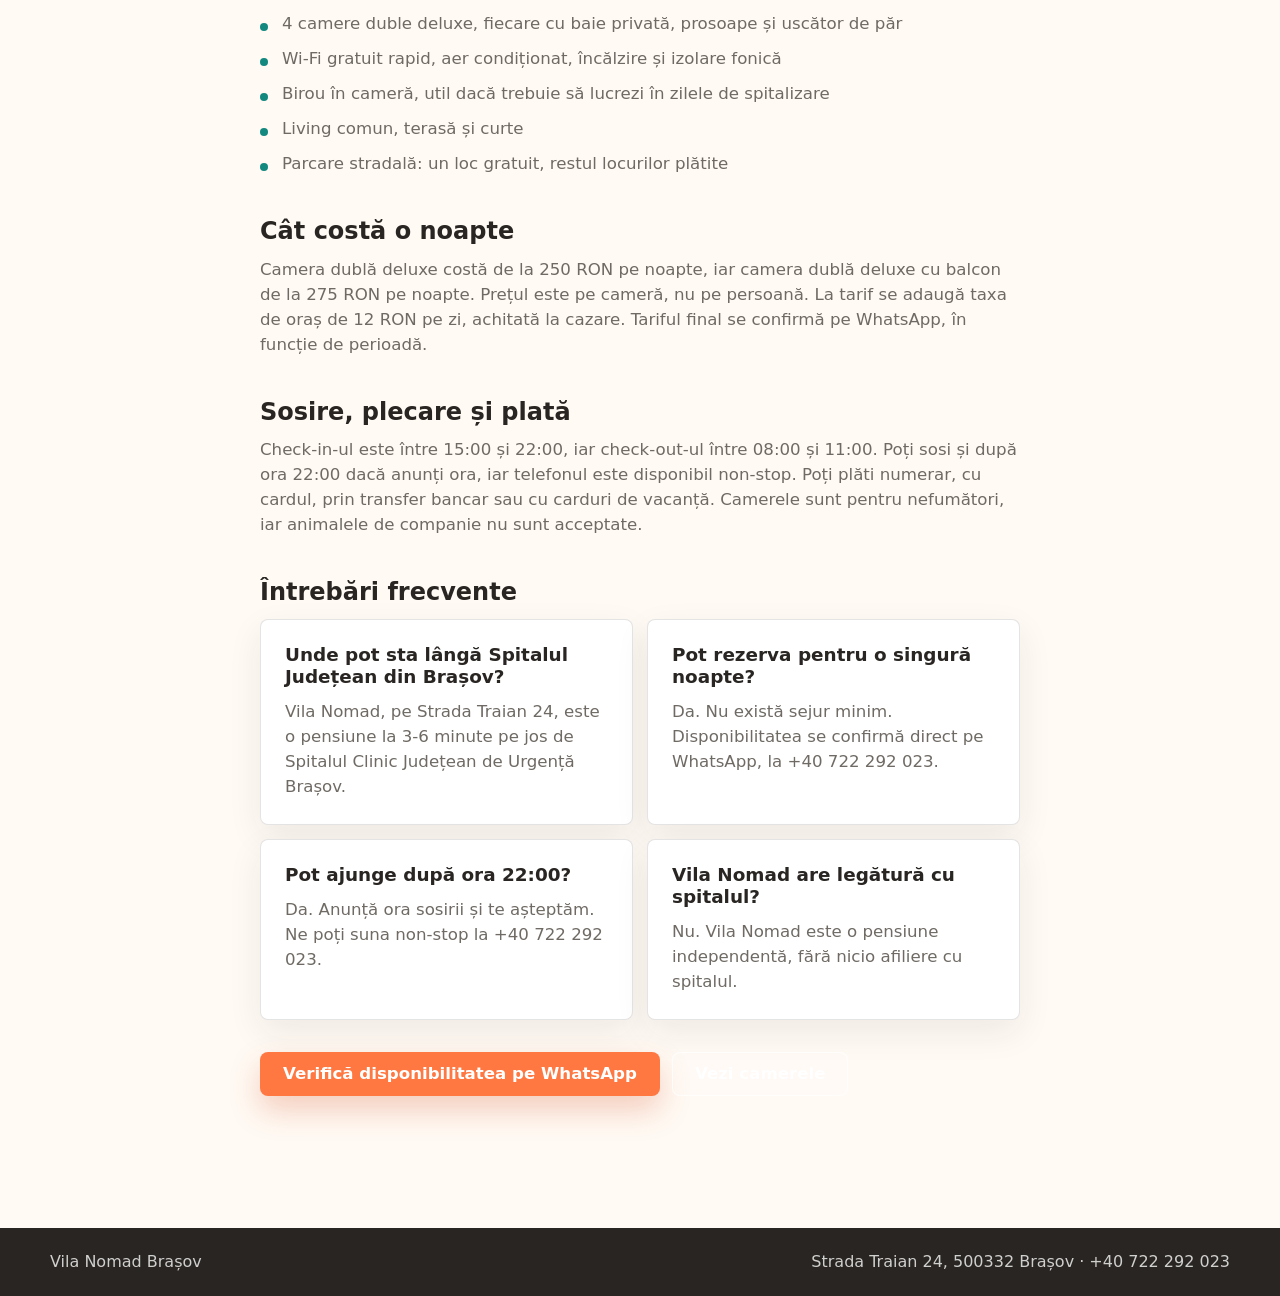
==== commit 324147dc: "Add room offers, booking FAQs and arrival facts Co-Authored-By: Claude Opus 5.5 (1M context) <norepl" ====
--- a/cazare-langa-spitalul-judetean-brasov/index.html
+++ b/cazare-langa-spitalul-judetean-brasov/index.html
@@ -121,20 +121,19 @@
             <li>Wi-Fi gratuit rapid, aer condiționat, încălzire și izolare fonică</li>
             <li>Birou în cameră, util dacă trebuie să lucrezi în zilele de spitalizare</li>
             <li>Living comun, terasă și curte</li>
-            <li>Parcare stradală</li>
+            <li>Parcare stradală: un loc gratuit, restul locurilor plătite</li>
           </ul>
 
           <h2>Cât costă o noapte</h2>
           <p>
             Camera dublă deluxe costă de la 250 RON pe noapte, iar camera dublă deluxe cu balcon de la 275 RON pe noapte.
-            La tarif se adaugă taxa de oraș de 12 RON pe zi, achitată la cazare. Tariful final se confirmă pe WhatsApp, în
+            Prețul este pe cameră, nu pe persoană. La tarif se adaugă taxa de oraș de 12 RON pe zi, achitată la cazare. Tariful final se confirmă pe WhatsApp, în
             funcție de perioadă.
           </p>
 
           <h2>Sosire, plecare și plată</h2>
           <p>
-            Check-in-ul este între 15:00 și 22:00, iar check-out-ul între 08:00 și 11:00. Anunță ora sosirii din timp,
-            mai ales dacă vii direct de la spital. Poți plăti numerar, cu cardul, prin transfer bancar sau cu carduri de
+            Check-in-ul este între 15:00 și 22:00, iar check-out-ul între 08:00 și 11:00. Poți sosi și după ora 22:00 dacă anunți ora, iar telefonul este disponibil non-stop. Poți plăti numerar, cu cardul, prin transfer bancar sau cu carduri de
             vacanță. Camerele sunt pentru nefumători, iar animalele de companie nu sunt acceptate.
           </p>
 
@@ -146,7 +145,11 @@
             </article>
             <article>
               <h3>Pot rezerva pentru o singură noapte?</h3>
-              <p>Disponibilitatea și condițiile se confirmă direct pe WhatsApp, la +40 722 292 023.</p>
+              <p>Da. Nu există sejur minim. Disponibilitatea se confirmă direct pe WhatsApp, la +40 722 292 023.</p>
+            </article>
+            <article>
+              <h3>Pot ajunge după ora 22:00?</h3>
+              <p>Da. Anunță ora sosirii și te așteptăm. Ne poți suna non-stop la +40 722 292 023.</p>
             </article>
             <article>
               <h3>Vila Nomad are legătură cu spitalul?</h3>
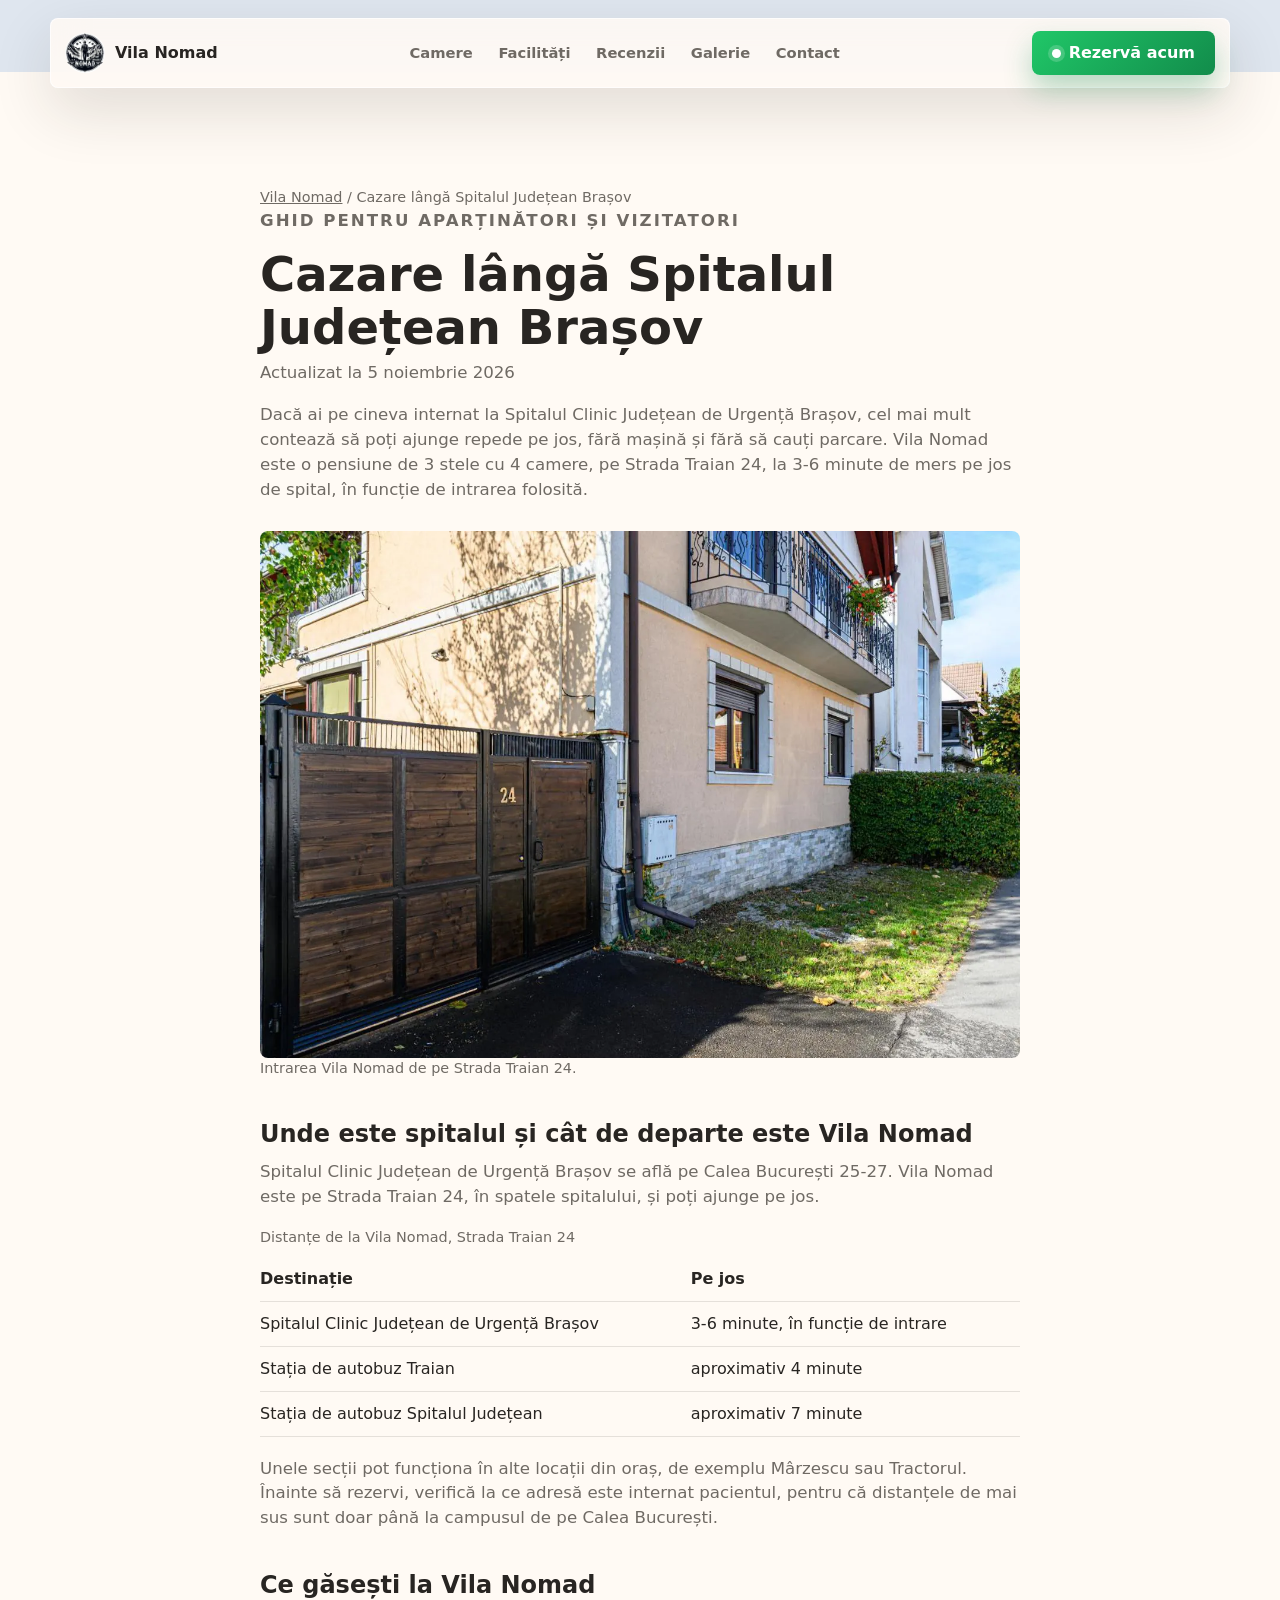
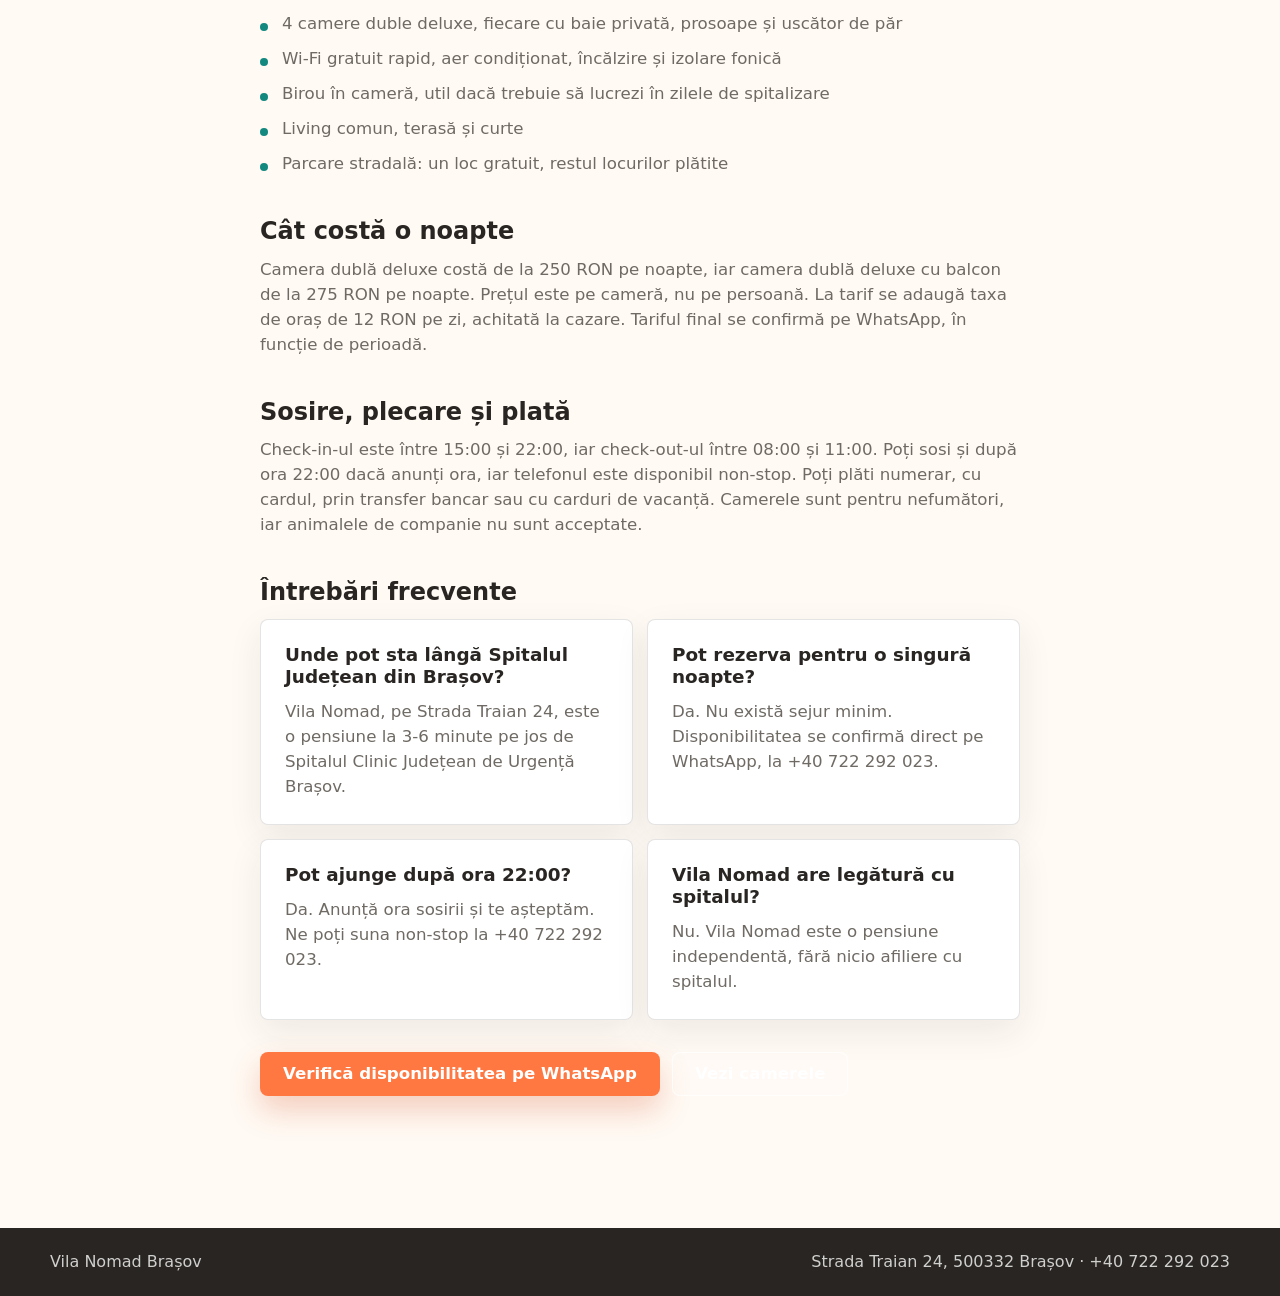
==== commit fe5f4844: "Restore LCP reporting and fix technical audit findings Smooth scrolling on the snap carousels stoppe" ====
--- a/cazare-langa-spitalul-judetean-brasov/index.html
+++ b/cazare-langa-spitalul-judetean-brasov/index.html
@@ -8,6 +8,7 @@
       name="description"
       content="Ghid pentru aparținători și vizitatori: unde poți sta lângă Spitalul Județean Brașov. Vila Nomad, pensiune pe Strada Traian 24, la 3-6 minute pe jos, de la 250 RON pe noapte."
     >
+    <meta name="robots" content="index, follow, max-image-preview:large">
     <meta name="theme-color" content="#f6f0e9">
     <link rel="canonical" href="https://www.vilanomad.ro/cazare-langa-spitalul-judetean-brasov/">
     <meta property="og:type" content="article">
@@ -56,7 +57,7 @@
 
     <header class="site-header">
       <a class="brand" href="../" aria-label="Vila Nomad">
-        <img class="brand-mark" src="../assets/icon-512.png" alt="Sigla Vila Nomad Brașov" width="40" height="40">
+        <img class="brand-mark" src="../assets/brand-mark-96.webp" alt="Sigla Vila Nomad Brașov" width="40" height="40">
         <span>Vila Nomad</span>
       </a>
       <nav class="main-nav" aria-label="Navigație principală">
@@ -88,7 +89,7 @@
           </p>
 
           <figure>
-            <img src="../assets/photos/vila-nomad-brasov-intrarea-proprietatii-de-pe-strada-traian-03.jpeg" alt="Intrarea Vila Nomad de pe Strada Traian 24, Brașov" width="2000" height="1333" loading="eager">
+            <img src="../assets/photos/vila-nomad-brasov-intrarea-proprietatii-de-pe-strada-traian-03.webp" alt="Intrarea Vila Nomad de pe Strada Traian 24, Brașov" width="2000" height="1333" loading="eager">
             <figcaption>Intrarea Vila Nomad de pe Strada Traian 24.</figcaption>
           </figure>
 
--- a/styles.css
+++ b/styles.css
@@ -192,7 +192,7 @@
   position: absolute;
   inset: 0;
   z-index: -3;
-  background-image: url("assets/photos/vila-nomad-brasov-camera-dubla-cu-pat-queen-si-prosoape-pregatite-02.jpeg");
+  background-image: url("assets/photos/vila-nomad-brasov-camera-dubla-cu-pat-queen-si-prosoape-pregatite-02.webp");
   background-position: center;
   background-size: cover;
   transform: scale(1.02);
@@ -637,7 +637,6 @@
   overflow-x: auto;
   overscroll-behavior-inline: contain;
   padding: 4px 2px 14px;
-  scroll-behavior: smooth;
   scroll-snap-type: x mandatory;
   scrollbar-width: none;
   border-radius: 22px;
@@ -999,7 +998,6 @@
   overflow-x: auto;
   overscroll-behavior-inline: contain;
   padding: 8px 2px 22px;
-  scroll-behavior: smooth;
   scroll-snap-type: x mandatory;
   scrollbar-width: none;
 }
@@ -1286,7 +1284,7 @@
 .contact-band {
   background:
     linear-gradient(90deg, rgba(40, 37, 34, 0.8), rgba(40, 37, 34, 0.56)),
-    url("assets/photos/vila-nomad-brasov-colt-de-relaxare-cu-fotolii-si-plante-01.jpeg") center / cover;
+    url("assets/photos/vila-nomad-brasov-colt-de-relaxare-cu-fotolii-si-plante-01.webp") center / cover;
   color: #fff;
 }
 
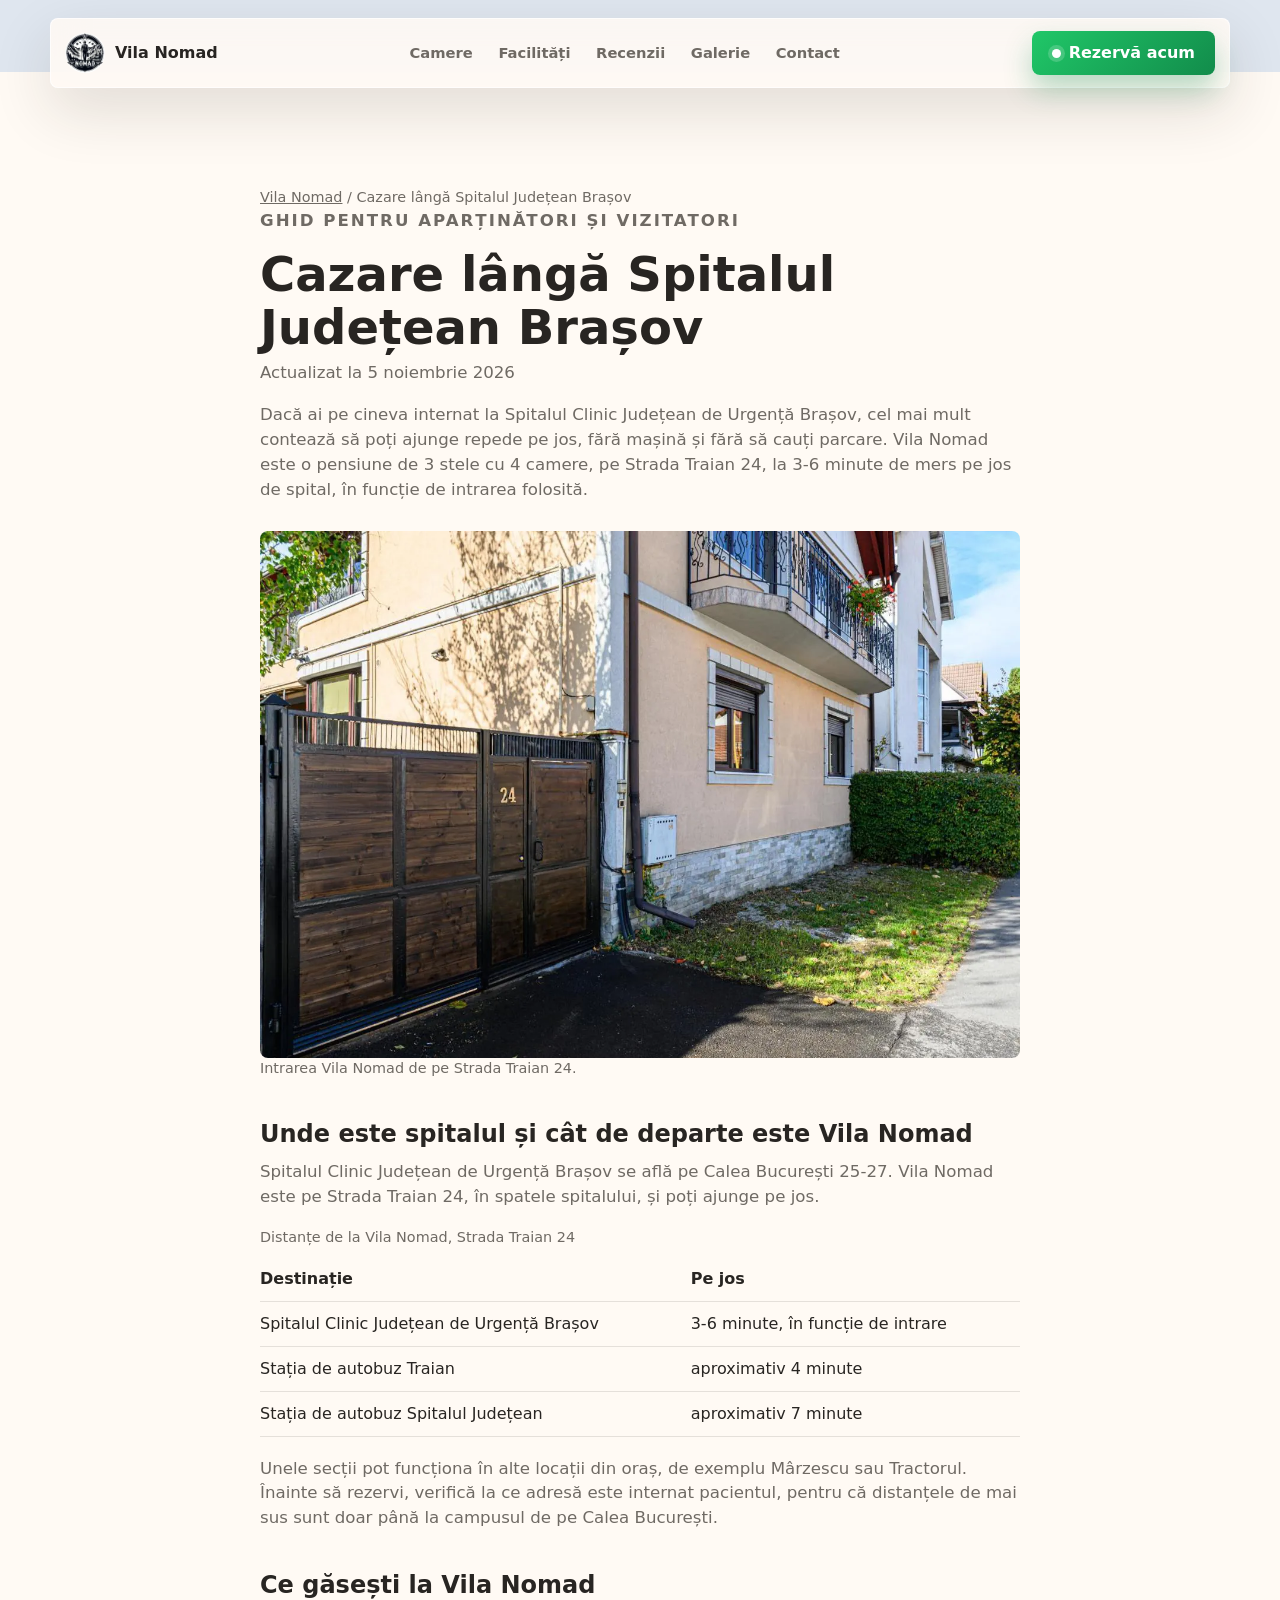
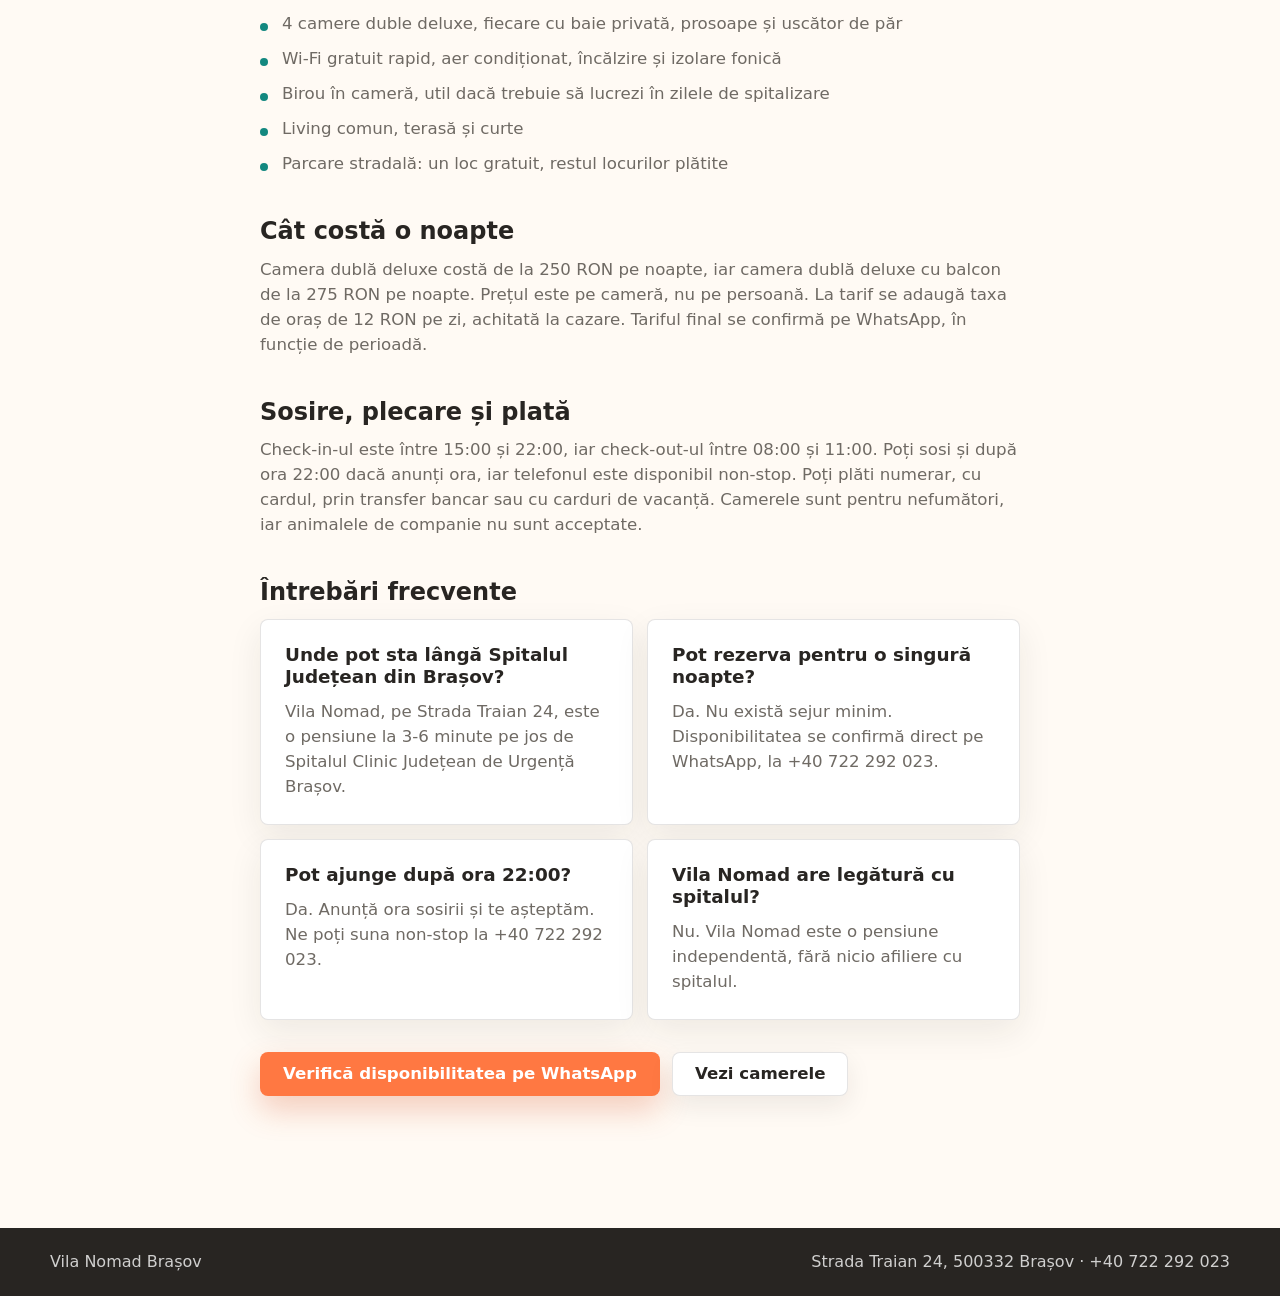
==== commit 79886a73: "Add 404 page, share metadata and readable guide button The secondary button on article pages was whi" ====
--- a/cazare-langa-spitalul-judetean-brasov/index.html
+++ b/cazare-langa-spitalul-judetean-brasov/index.html
@@ -18,6 +18,10 @@
     <meta property="og:title" content="Cazare lângă Spitalul Județean Brașov | Vila Nomad">
     <meta property="og:description" content="Pensiune pe Strada Traian 24, la 3-6 minute pe jos de Spitalul Județean Brașov.">
     <meta property="og:image" content="https://www.vilanomad.ro/assets/photos/vila-nomad-brasov-camera-dubla-cu-pat-queen-si-prosoape-pregatite-02.jpeg">
+    <meta property="og:image:width" content="2000">
+    <meta property="og:image:height" content="1333">
+    <meta property="og:image:alt" content="Cameră dublă deluxe la Vila Nomad Brașov, cu pat queen și prosoape pregătite">
+    <meta name="twitter:card" content="summary_large_image">
     <link rel="icon" type="image/png" sizes="32x32" href="../assets/favicon-32x32.png">
     <link rel="apple-touch-icon" sizes="180x180" href="../assets/apple-touch-icon.png">
     <link rel="stylesheet" href="../styles.css">
--- a/styles.css
+++ b/styles.css
@@ -368,7 +368,8 @@
 }
 
 .muted .button-secondary,
-.location-layout .button-secondary {
+.location-layout .button-secondary,
+.article-cta .button-secondary {
   border-color: var(--line);
   background: #fff;
   color: var(--ink);
@@ -1728,3 +1729,12 @@
 .article-table + p {
   margin-top: 20px;
 }
+
+.not-found-page {
+  display: flex;
+  min-height: calc(100vh - 68px);
+}
+
+.not-found-page > article {
+  flex: 1;
+}
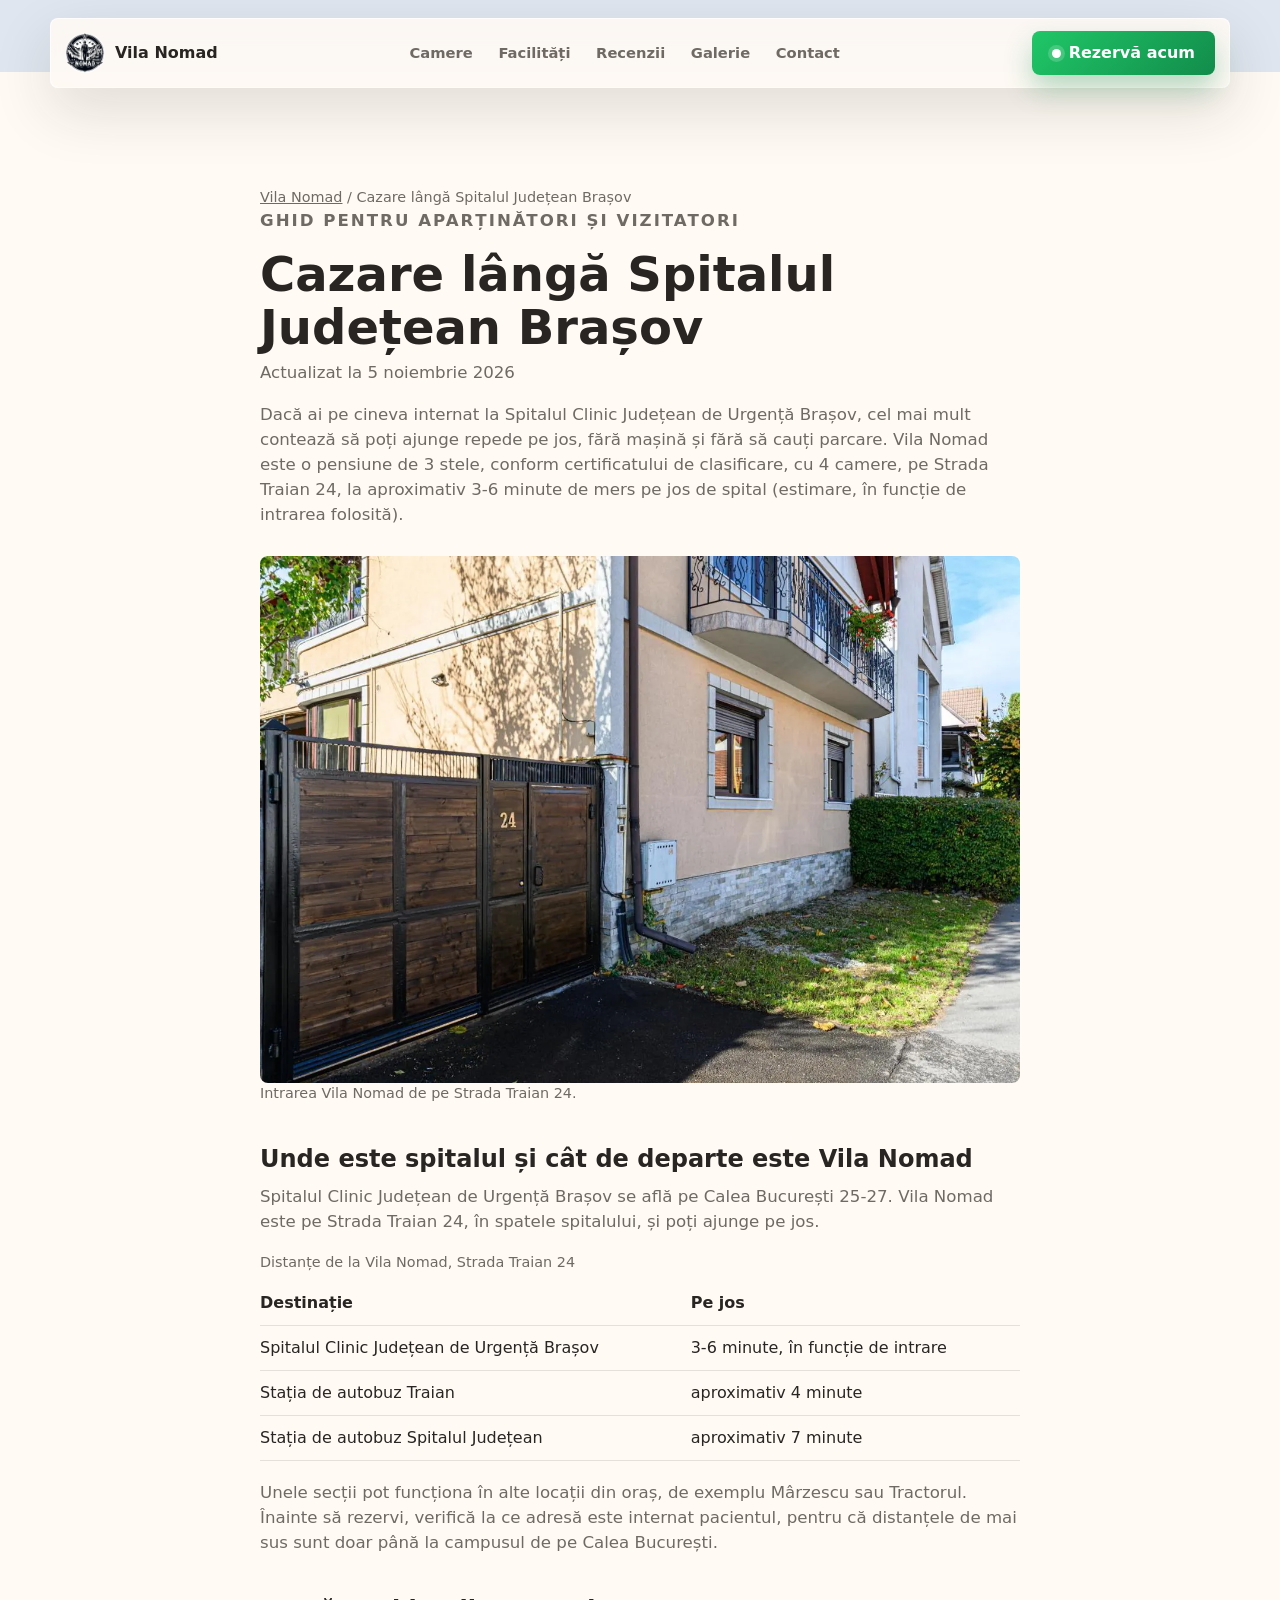
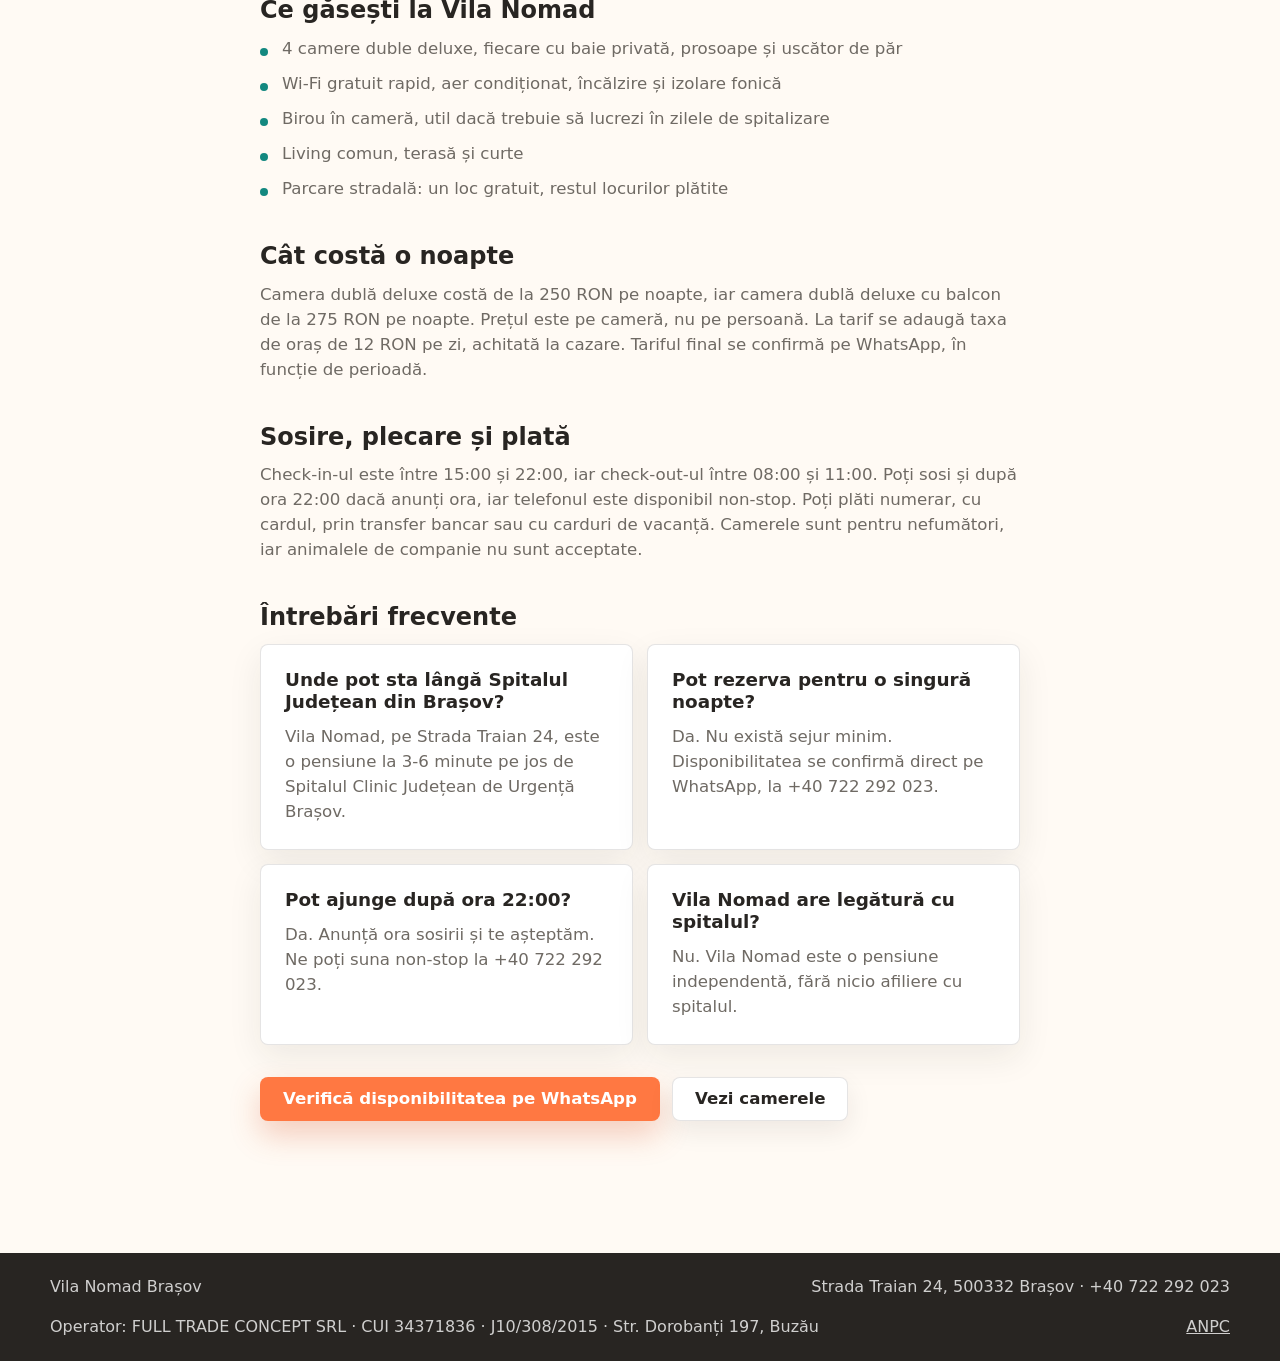
==== commit 75627b85: "Name the operator and state the basis of key facts Add the company details and an ANPC link to the f" ====
--- a/cazare-langa-spitalul-judetean-brasov/index.html
+++ b/cazare-langa-spitalul-judetean-brasov/index.html
@@ -88,8 +88,8 @@
 
           <p>
             Dacă ai pe cineva internat la Spitalul Clinic Județean de Urgență Brașov, cel mai mult contează să poți ajunge
-            repede pe jos, fără mașină și fără să cauți parcare. Vila Nomad este o pensiune de 3 stele cu 4 camere, pe
-            Strada Traian 24, la 3-6 minute de mers pe jos de spital, în funcție de intrarea folosită.
+            repede pe jos, fără mașină și fără să cauți parcare. Vila Nomad este o pensiune de 3 stele, conform certificatului de clasificare, cu 4 camere, pe
+            Strada Traian 24, la aproximativ 3-6 minute de mers pe jos de spital (estimare, în funcție de intrarea folosită).
           </p>
 
           <figure>
@@ -173,6 +173,8 @@
     <footer class="site-footer">
       <span>Vila Nomad Brașov</span>
       <span>Strada Traian 24, 500332 Brașov · +40 722 292 023</span>
+      <span>Operator: FULL TRADE CONCEPT SRL · CUI 34371836 · J10/308/2015 · Str. Dorobanți 197, Buzău</span>
+      <a href="https://anpc.ro/" target="_blank" rel="noreferrer">ANPC</a>
     </footer>
     <script defer src="/_vercel/insights/script.js"></script>
   </body>
--- a/styles.css
+++ b/styles.css
@@ -1325,6 +1325,7 @@
 
 .site-footer {
   display: flex;
+  flex-wrap: wrap;
   justify-content: space-between;
   gap: 16px;
   background: var(--ink);
